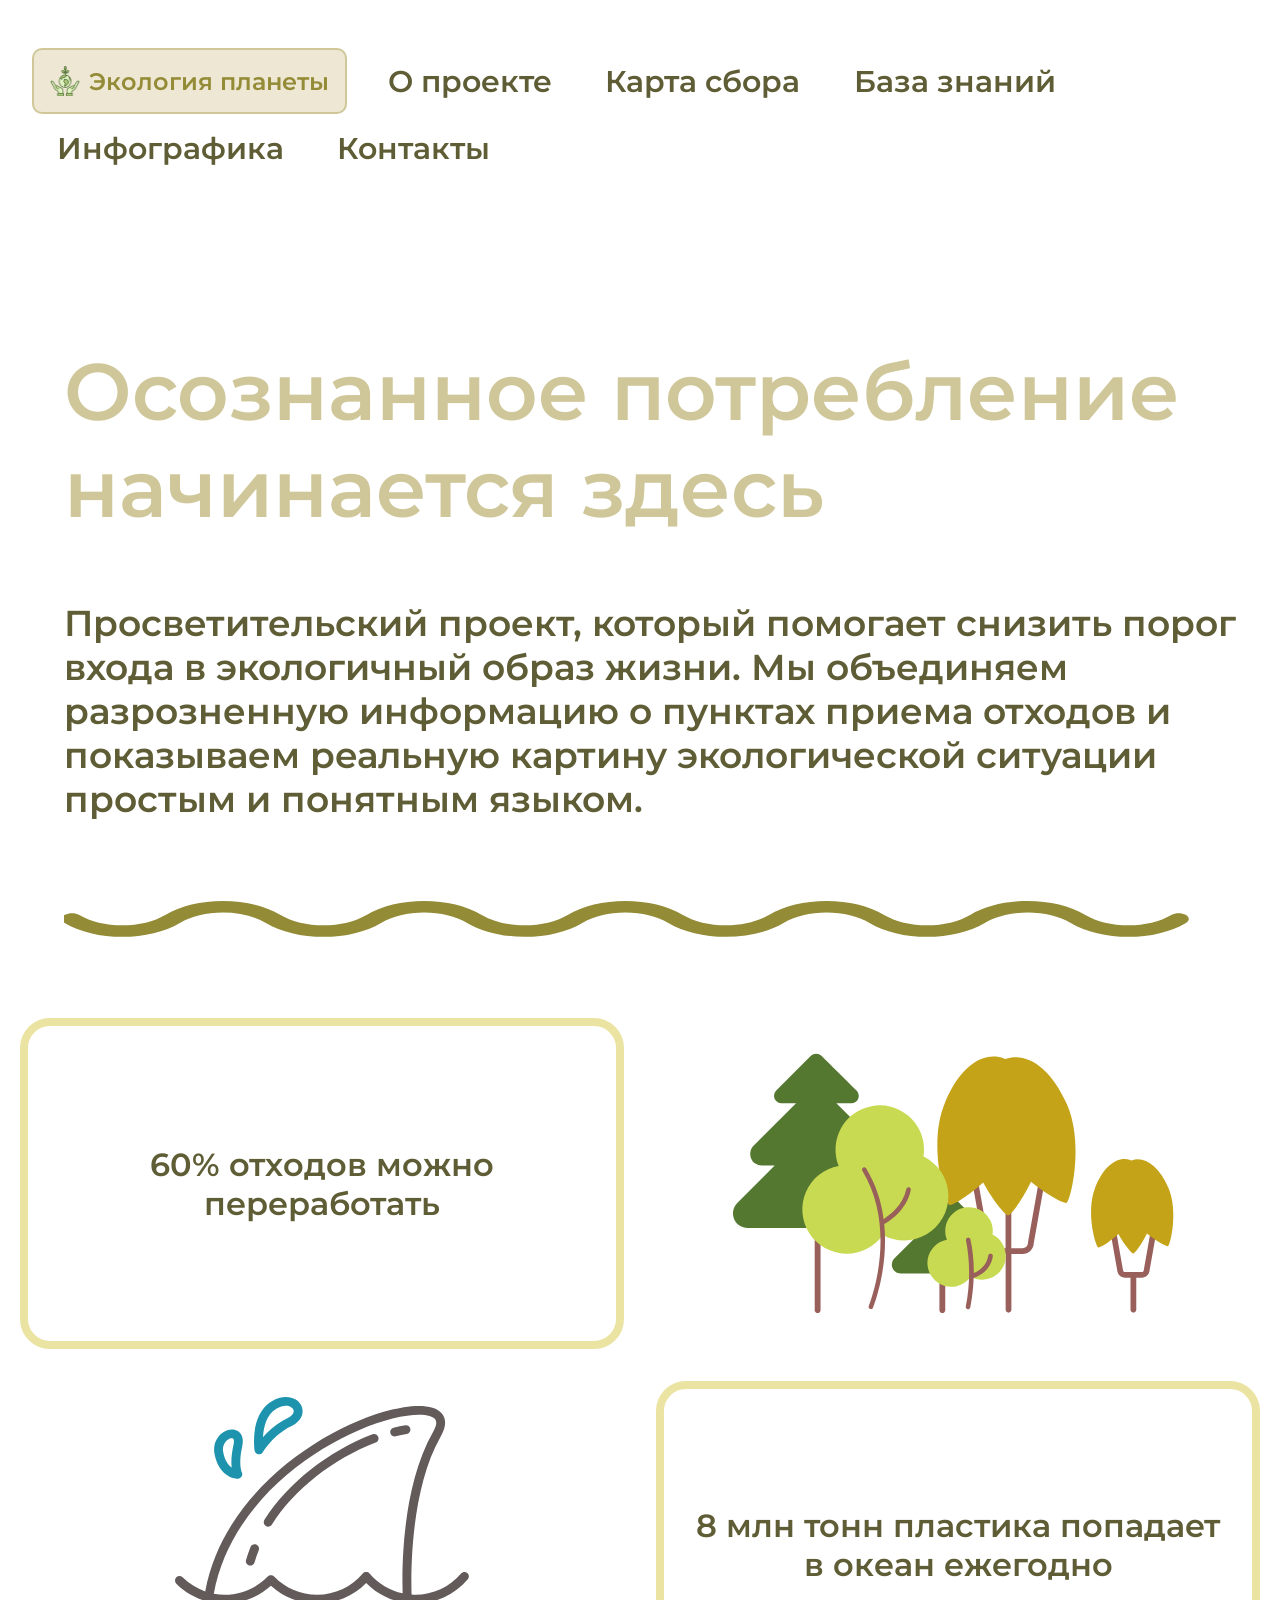
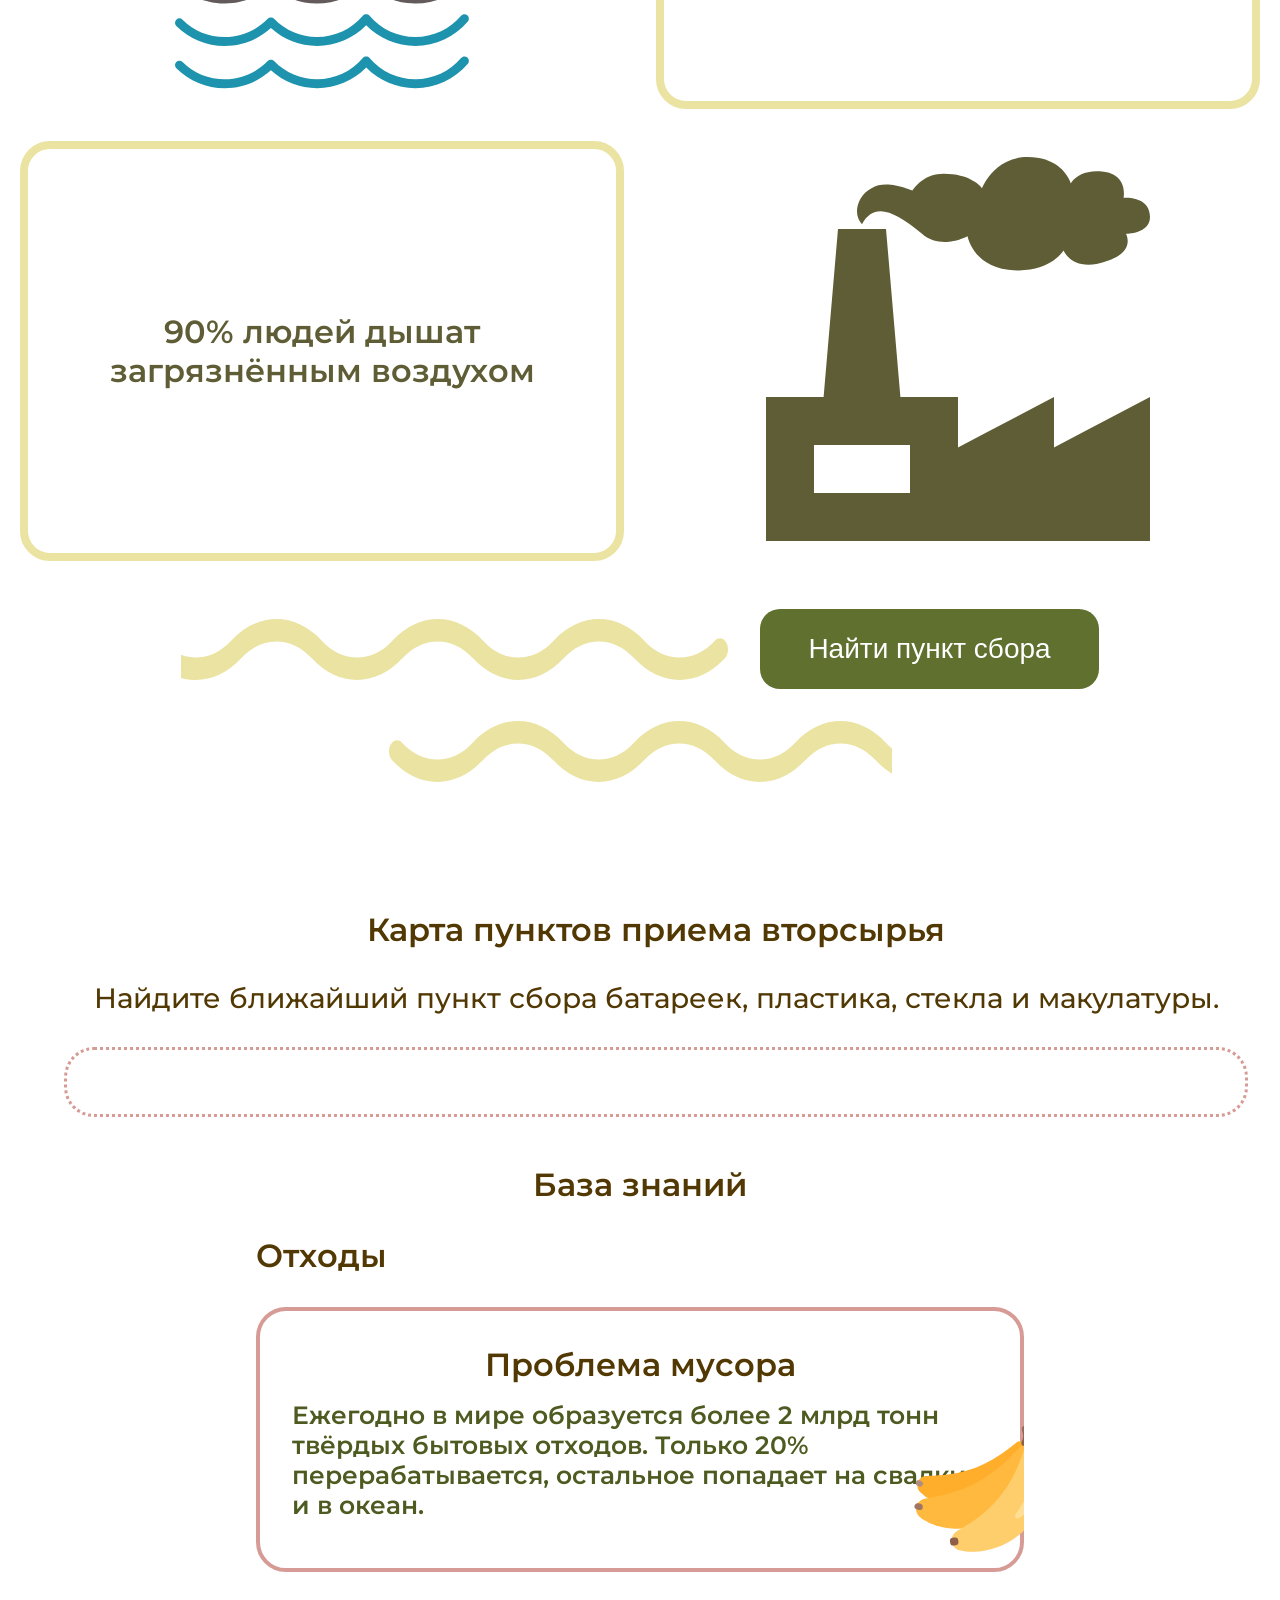
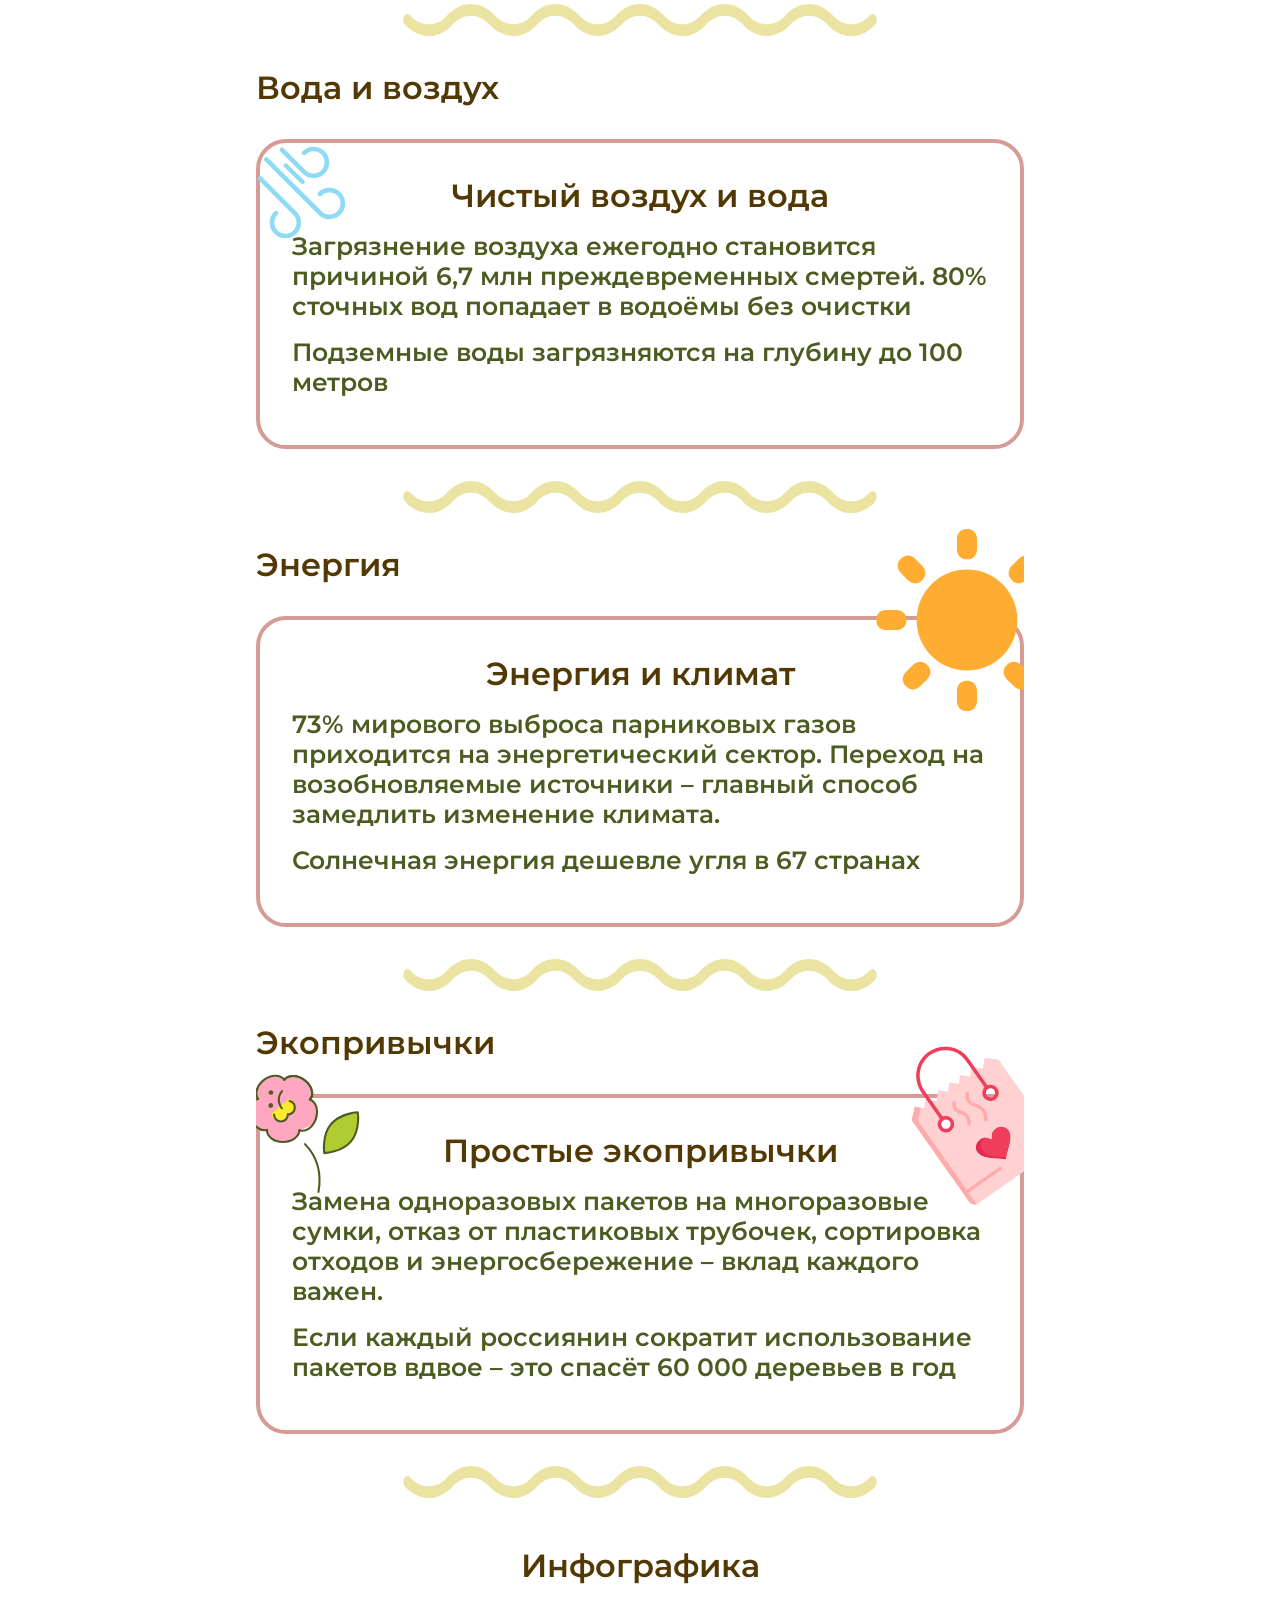
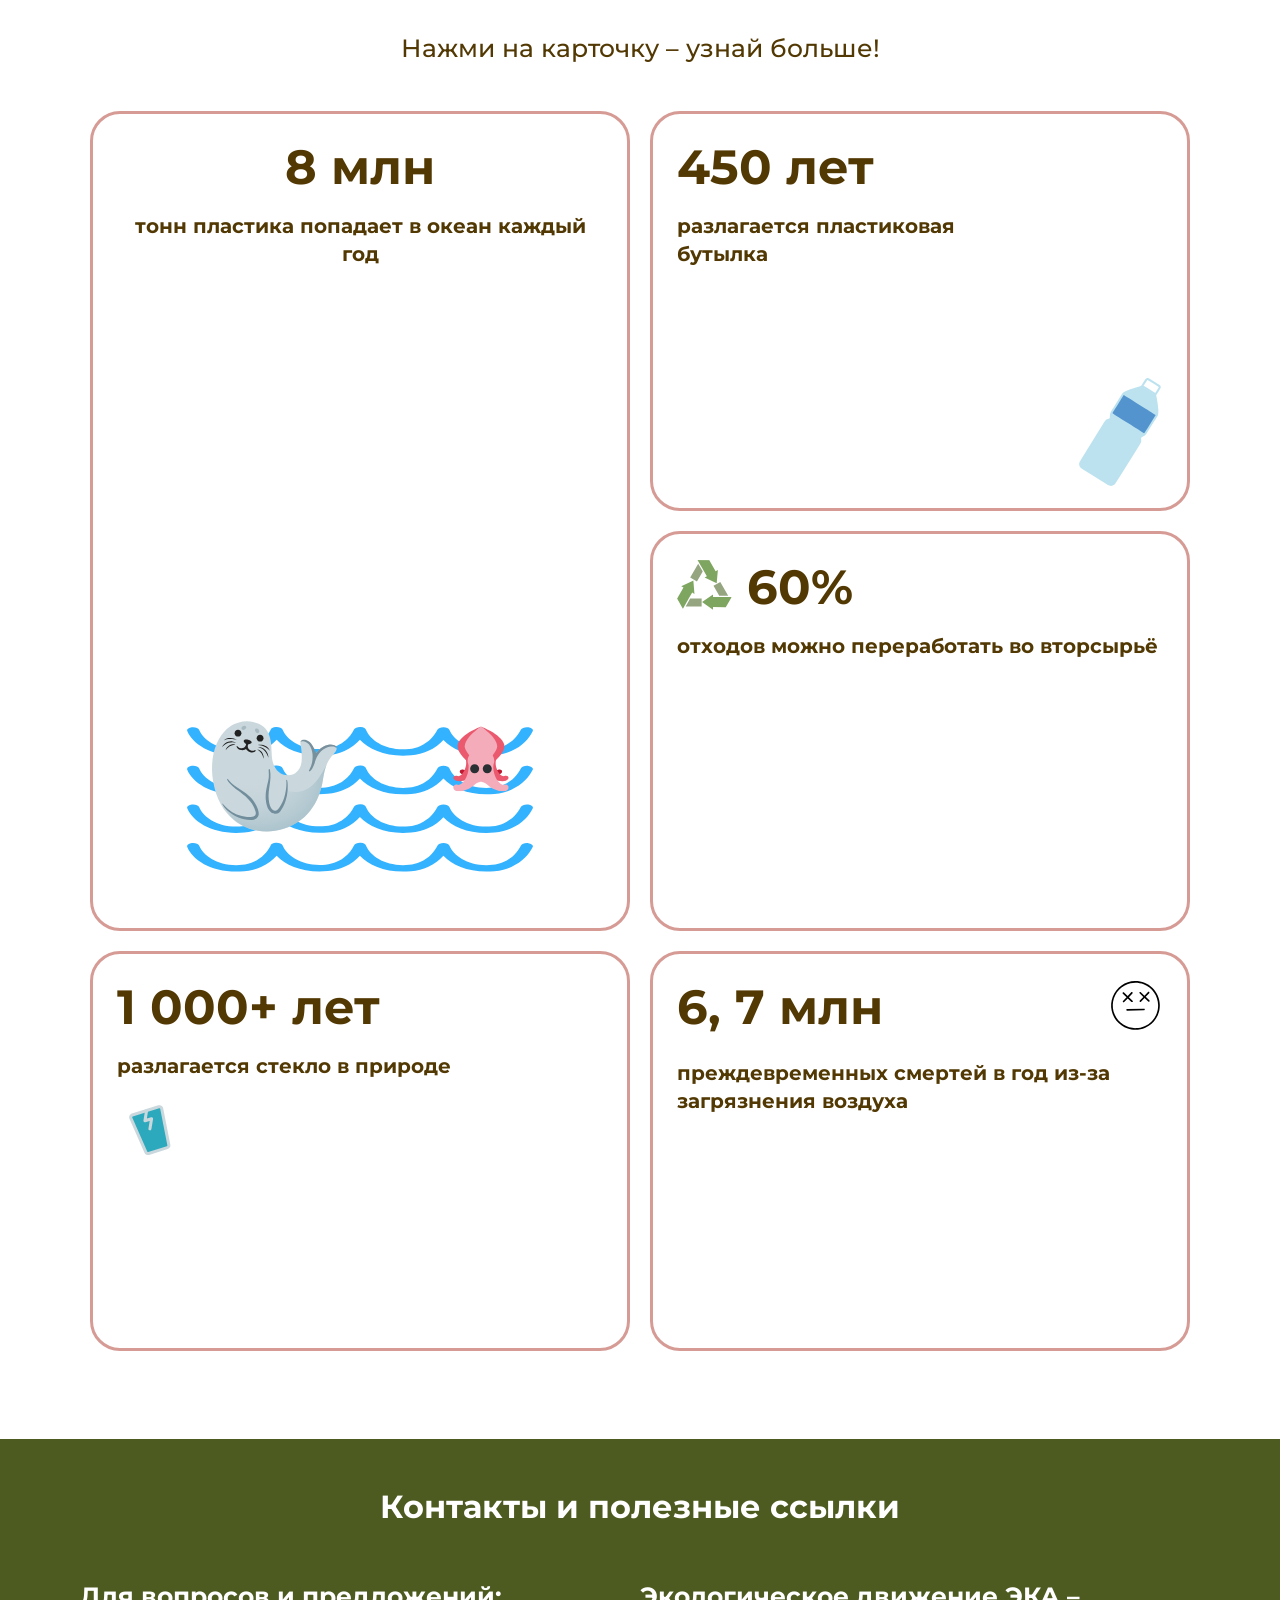
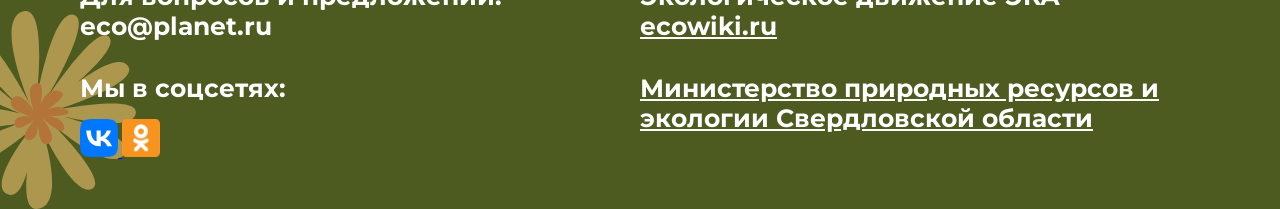
==== index.html @ a8c1b98d "Add files via upload" ====
<!DOCTYPE html>
<html lang="en">
<head>
    <meta charset="UTF-8">
    <meta name="viewport" content="width=device-width, initial-scale=1.0">
    <title>Экология планеты</title>
    <link rel="stylesheet" href="style.css">
    <link rel="shortcut icon" href="/img/logo.svg" type="image/x-icon">
</head>
<body>

    <!-- header -->

     <header class="header">
        <div class="header__wrapper">
            <div class="header__inner">
                <div class="header__logo">
                    <img src="/img/logo.svg" alt="logo">
                    <p class="header__title">Экология планеты</p>
                </div>
                <a href="#hero" class="header__link">О проекте</a>
                <a href="#map" class="header__link">Карта сбора</a>
                <a href="#data" class="header__link">База знаний</a>
                <a href="#info" class="header__link">Инфографика</a>
                <a href="#contacts" class="header__link">Контакты</a>
            
            </div>
            <div class="flower-wrap">
                <img src="./img/camo.svg" alt="flower">
            </div>
        </div>
     </header>

     <!-- hero section-->

      <section class="hero" id="hero">
        <div class="hero__inner">
        <h1 class="hero__title">Осознанное потребление начинается здесь</h1>
        <p class="hero__text">Просветительский проект, который помогает снизить порог входа в экологичный образ жизни. Мы объединяем разрозненную информацию о пунктах приема отходов и показываем реальную картину экологической ситуации простым и понятным языком.</p>
        <div class="divider">
            <img src="/img/line-divider.svg" alt="divide">
        </div>
    </div>
      </section>

      <!-- section facts -->

       <section class="facts">
        <div class="facts__wrap">
        <div class="facts__inner">
            <div class="facts__card"><p class="card-text">60% отходов можно переработать</p></div>
            <div class="facts__img"><img src="/img/trees.svg" alt="trees" class="facts__img-item"></div>
            <div class="facts__img"><img src="/img/shark.svg" alt="shark" class="facts__img-item"></div>
            <div class="facts__card"><p class="card-text">8 млн тонн пластика попадает в океан ежегодно</p></div>
            <div class="facts__card"><p class="card-text">90% людей дышат загрязнённым воздухом</p></div>
            <div class="facts__img"><img src="/img/factory.svg" alt="factory" class="facts__img-item"></div>
        </div>
        <div class="facts__button-wrap">
            <img src="/img/left.svg" alt="line" class="button-ornament">
            <button class="facts__btn"><a href="#map" class="btn-link">Найти пункт сбора</a></button>
            <img src="/img/right.svg" alt="line" class="button-ornament">
        </div>
        </div>
       </section>

       <!-- map section -->

       <section class="map" id="map">
        <div class="map__wrap">
        <h1 class="map__title">
            Карта пунктов приема вторсырья
        </h1>
        <h2 class="map__subtitle">Найдите ближайший пункт сбора батареек, пластика, стекла и макулатуры.</h2>
    <div class="map__container">
    <script type="text/javascript" charset="utf-8" async src="https://api-maps.yandex.ru/services/constructor/1.0/js/?um=constructor%3A7f9181f33a73018296de1f314cc2c883fc85c9b1453a6a55ea90e862a838e27e&amp;width=100%25&amp;height=600&amp;lang=ru_RU&amp;scroll=true"></script>
    </div>
    </div>
    </section>

       <!-- data section -->

       <section class="data" id="data">
        <h1 class="data__title">База знаний</h1>
        <div class="data__wrap">
            <div class="data__card-title-outer">Отходы</div>
            <div class="data__card-wrap">
            <div class="data__card">
                <div class="data__card-title-inner">Проблема мусора</div>
                <div class="data__card-text">Ежегодно в мире образуется более 2 млрд тонн твёрдых бытовых отходов. Только 20% перерабатывается, остальное попадает на свалки и в океан.</div>
                <div class="data__card-img">
                    <img src="/img/banana.svg" alt="banana" class="data__img-item banana">
                </div>
            </div>
            <img src="/img/salad-divider.svg" alt="divider" class="data__card-divider">
        </div>
           <div class="data__card-title-outer">Вода и воздух</div>
            <div class="data__card-wrap">
            <div class="data__card">
                <div class="data__card-title-inner">Чистый воздух и вода</div>
                <div class="data__card-text">Загрязнение воздуха ежегодно становится причиной 6,7 млн преждевременных смертей. 80% сточных вод попадает в водоёмы без очистки</div>
                 <div class="data__card-text">Подземные воды загрязняются на глубину до 100 метров</div>
                <div class="data__card-img">
                    <img src="/img/air.svg" alt="air" class="data__img-item air">
                </div>
            </div>
            <img src="/img/salad-divider.svg" alt="divider" class="data__card-divider">
        </div>
           <div class="data__card-title-outer">Энергия</div>
            <div class="data__card-wrap">
            <div class="data__card">
                <div class="data__card-title-inner">Энергия и климат</div>
                <div class="data__card-text">73% мирового выброса парниковых газов приходится на энергетический сектор. Переход на возобновляемые источники – главный способ замедлить изменение климата.</div>
                 <div class="data__card-text">Солнечная энергия дешевле угля в 67 странах</div>
                <div class="data__card-img">
                    <img src="/img/sun.svg" alt="sun" class="data__img-item sun">
                </div>
            </div>
            <img src="/img/salad-divider.svg" alt="divider" class="data__card-divider">
        </div>
           <div class="data__card-title-outer">Экопривычки</div>
            <div class="data__card-wrap">
            <div class="data__card">
                <div class="data__card-title-inner">Простые экопривычки</div>
                <div class="data__card-text">Замена одноразовых пакетов на многоразовые сумки, отказ от пластиковых трубочек, сортировка отходов и энергосбережение – вклад каждого важен.</div>
                 <div class="data__card-text">Если каждый россиянин сократит использование пакетов вдвое – это спасёт 60 000 деревьев в год</div>
                <div class="data__card-img">
                    <img src="/img/flower.svg" alt="flower" class="data__img-item flower">
                    <img src="/img/bag.svg" alt="bag" class="data__img-item bag">
                </div>
            </div>
            <img src="/img/salad-divider.svg" alt="divider" class="data__card-divider">
        </div>
        </div>
       </section>

       <!-- infographics section -->

       <section class="infographics" id="info">
        <div class="info__wrap">
        <h1 class="info__title">Инфографика</h1>
        <h2 class="info__subtitle">Нажми на карточку – узнай больше!</h2>
        <div class="info__cards-container">
    
    <div class="info__card sea">
        <div class="card-inner">
            <div class="card-front">
                <h3 class="info__card-title">8 млн</h3>
                <p class="info__card-text">тонн пластика попадает в океан каждый год</p>
                <div class="sea-img">
                    <img src="./img/sea.svg" alt="sea">
                </div>
            </div>
            <div class="card-back">
                <p class="back-text">Это как грузовик с мусором, высыпающийся в воду каждую минуту.</p>
            </div>
        </div>
    </div>

    <div class="info__card plastic">
        <div class="card-inner">
            <div class="card-front">
                <h3 class="info__card-title">450 лет</h3>
                <p class="info__card-text">разлагается пластиковая бутылка</p>
                <img src="./img/bottle.svg" alt="plastic" class="info__card-img">
            </div>
            <div class="card-back">
                <p class="back-text">Она будет существовать дольше, чем вы, ваши дети и правнуки.</p>
            </div>
        </div>
    </div>

    <div class="info__card trash">
        <div class="card-inner">
            <div class="card-front">
                <h3 class="info__card-title">
                    <img src="./img/recycle.svg" alt="recycle" class="info__card-img recycle">
                    60%
                </h3>
                <p class="info__card-text">отходов можно переработать во вторсырьё</p>
            </div>
            <div class="card-back">
                <p class="back-text">Но сегодня перерабатывается лишь малая часть — начните с раздельного сбора.</p>
            </div>
        </div>
    </div>

    <div class="info__card glass">
        <div class="card-inner">
            <div class="card-front">
                <h3 class="info__card-title">1 000+ лет</h3>
                <p class="info__card-text">разлагается стекло в природе</p>
                <img src="./img/glass.svg" alt="glass" class="info__card-img">
            </div>
            <div class="card-back">
                <p class="back-text">Оно не наносит химического вреда, но занимает место на свалках – сдавайте его в переработку.</p>
            </div>
        </div>
    </div>

    <div class="info__card air-pollution">
        <div class="card-inner">
            <div class="card-front">
                <h3 class="info__card-title">
                    <span>6, 7 млн</span>
                    <img src="./img/emoji.svg" alt="emoji" class="info__card-img">
                </h3>
                <p class="info__card-text">преждевременных смертей в год из-за загрязнения воздуха</p>
            </div>
            <div class="card-back">
                <p class="back-text">Совокупное воздействие загрязнения окружающего воздуха и воздуха внутри жилых помещений является фактором преждевременной смерти.</p>
            </div>
        </div>
    </div>
</div>
        </div>
       </section>

       <!-- footer -->

        <footer class="footer" id="contacts">
           <h1 class="footer__title">
                    Контакты и полезные ссылки
                </h1>
            <div class="footer__wrap">
                 
                <div class="footer__col-wrap">
                    <p class="footer__text">Для вопросов и предложений: eco@planet.ru</p>
                    <p class="footer__text">Мы в соцсетях:</p>
                   <div class="socials">
    <a href="https://vk.com" target="_blank" rel="noopener noreferrer">
        <img src="./img/vk.svg" alt="vk" class="socials-item">
    </a>
    <a href="https://ok.ru" target="_blank" rel="noopener noreferrer">
        <img src="./img/odn.svg" alt="odnoklassniki" class="socials-item">
    </a>
</div>
                </div>
                <div class="footer__col-wrap">
                    <p class="footer__text">Экологическое движение ЭКА – <a href="https://ecowiki.ru/">ecowiki.ru</a>
                    </p>
                    <p class="footer__text">
                        <a href="https://mprso.midural.ru">Министерство природных ресурсов и экологии Свердловской области
                        </a>
                    </p>
                </div>
               </div>
             <img src="./img/camo.svg" alt="flower" class="footer__flower"> 
        </footer>
        <script>
    document.querySelectorAll('.info__card').forEach(card => {
        card.addEventListener('click', function(e) {
            if(e.target.closest('a')) return;
            this.classList.toggle('flipped');
        });
    });
</script>
</body>
</html>
---- style.css ----
@import url('https://fonts.googleapis.com/css2?family=Montserrat:ital,wght@0,100..900;1,100..900&display=swap');

* {
    padding: 0;
    margin: 0;
    outline: none;
    box-sizing: border-box;
}

body {
    font-family: "Montserrat", sans-serif;
    overflow-x: hidden;
}

:root {
    --gentle-salad: #CFC799;
    --text-green: #5F5D35;
    --warm-green-text: #938B36;
    --rose-pink: #D69B95;
    --accent-green: #60702F;
    --vivid-salad: #EBE3A1;
    --secondary--green: #4D5B21;
    --dark-text: #523803;
}

/* header */

.header {
    position: relative;
}

.header__inner {
    display: flex;
    flex-direction: row;
    margin-top: 3rem;
    margin-left: 2rem;
    margin-bottom: 3rem;
    align-items: center;
    flex-wrap: wrap;
    gap: 1rem;
}

.header__logo {
    display: flex;
    background-color: #EEE7D4;
    border: 2px solid var(--gentle-salad);
    border-radius: 10px;
    color: var(--warm-green-text);
    font-weight: 600;
    font-size: 24px;
    padding: 1rem;
    justify-content: center;
    align-items: center;
}

.header__title {
    margin-left: 1vh;
}

.header__link {
    text-decoration: none;
    color: var(--text-green);
    font-size: 30px;
    font-weight: 600;
    padding-left: 2%;
    padding-right: 1%;
}

.flower-wrap img {
    position: absolute;
    top: -250%;
    right: -4%;
    opacity: 50%;
    z-index: -999;
}

/* hero section */

.hero {
    height: 75vh;
}

.hero__inner {
    margin: 10% 2rem 3rem 4rem;
}

.hero__title {
    color: var(--gentle-salad);
    font-size: 80px;
    font-weight: 600;
    margin-bottom: 4rem;
}

.hero__text {
    color: var(--text-green);
    font-size: 36px;
    font-weight: 600;
    margin-bottom: 5rem;
}

.divider img {
    width: 95%;
}

/* facts section */

.facts__wrap {
    display: flex;
    flex-direction: column;
    align-items: center;
    justify-content: center;
    padding: 0 20px;
    overflow-x: hidden;
}

.facts__inner {
    display: grid;
    grid-template-columns: repeat(2, 1fr);
    gap: 2rem;
    max-width: 1200px;
    width: 100%;
    margin: 0 auto;
}

.facts__card {
    border: 8px solid var(--vivid-salad);
    border-radius: 30px;
    padding: 1.5rem;
    display: flex;
    align-items: center;
    justify-content: center;
    flex-direction: column;
    width: 100%;
}

.card-text {
    font-size: 32px;
    color: var(--text-green);
    font-weight: 600;
    text-align: center;
}

.facts__img {
    margin: 1rem;
    text-align: center;
}

.facts__img-item {
    max-width: 100%;
    height: auto;
}

.facts__button-wrap {
    display: flex;
    justify-content: center;
    gap: 2rem;
    align-items: center;
    width: 100%;
    margin-top: 3rem;
    flex-wrap: wrap;
}

.facts__btn {
    border-radius: 20px;
    border: none;
    background-color: var(--accent-green);
    padding: 1.5rem 3rem;
    cursor: pointer;
    transition: transform 0.3s ease;
}

.facts__btn:hover {
    transform: scale(1.05);
}

.btn-link {
    text-decoration: none;
    color: #fff;
    font-size: 28px;
    font-weight: 500;
    text-align: center;
}

/* map section */

.map {
    margin: 10% 2rem 3rem 4rem;
}

.map__container {
    margin-top: 2rem;
    border: 3px dotted var(--rose-pink);
    padding: 2rem;
    border-radius: 30px;
}

.map__title {
    color: var(--dark-text);
    text-align: center;
    font-size: 32px;
    font-weight: 600;
    margin-bottom: 2rem;
}

.map__subtitle {
    color: var(--dark-text);
    font-size: 28px;
    font-weight: 500;
    text-align: center;
}

/* data section */

.data {
    width: 60%;
    display: block;
    margin: 0 auto;
    position: relative;
    overflow-x: visible;
}

.data__title {
    color: var(--dark-text);
    text-align: center;
    font-size: 32px;
    font-weight: 600;
}

.data__card-title-outer {
    color: var(--dark-text);
    text-align: left;
    font-size: 32px;
    font-weight: 600;
    margin-bottom: 2rem;
    margin-top: 2rem;
}

.data__card {
    position: relative;
    border: 4px solid var(--rose-pink);
    border-radius: 30px;
    padding: 2rem;
    margin-bottom: 2rem;
    overflow: visible;
}

.data__card-title-inner {
    color: var(--dark-text);
    text-align: center;
    font-size: 32px;
    font-weight: 600;
    margin-bottom: 1rem;
    margin-top: .1rem;
}

.data__card-text {
    color: var(--secondary--green);
    text-align: left;
    font-size: 25px;
    font-weight: 600;
    margin-bottom: 1rem;
}

.sun {
    position: absolute;
    top: -30%;
    right: -38%;
    width: 90%;
    height: 60%;
    max-width: none;
}

.banana {
    position: absolute;
    right: -10%;
    width: 30%;
    height: 50%;
    bottom: 6%;
    max-width: none;
}

.air {
    position: absolute;
    left: -10%;
    width: 30%;
    height: 50%;
    top: -9%;
    max-width: none;
}

.flower {
    position: absolute;
    left: -10%;
    width: 30%;
    height: 50%;
    top: -15%;
    max-width: none;
}

.bag {
    position: absolute;
    right: -13%;
    width: 40%;
    height: 70%;
    top: -31%;
    max-width: none;
}

.data__card-divider {
    display: block;
    margin: auto;
    width: 80%;
    height: 2rem;
}

/* infographics section */

.infographics {
    margin-top: 3rem;
    margin-bottom: 3rem;
}

.info__wrap {
    display: block;
    margin: 0 auto;
    max-width: 1200px;
    padding: 0 20px 40px 20px;
}

.info__title {
    color: var(--dark-text);
    text-align: center;
    font-size: 32px;
    font-weight: 600;
}

.info__subtitle {
    color: var(--dark-text);
    font-size: 25px;
    font-weight: 500;
    text-align: center;
    margin-top: 3rem;
    margin-bottom: 3rem;
}

.info__cards-container {
    display: grid;
    grid-template-columns: repeat(2, 1fr);
    gap: 20px;
    max-width: 1100px;
    margin: 0 auto;
}

.info__card {
    background: transparent !important;
    border: none !important;
    perspective: 1000px;
    padding: 0 !important;
    cursor: pointer;
    min-height: 400px;
    overflow: visible;
}

.card-inner {
    position: relative;
    width: 100%;
    min-height: 400px;
    transition: transform 0.6s ease-in-out;
    transform-style: preserve-3d;
    border-radius: 30px;
}

/* Переворот */
.info__card.flipped .card-inner {
    transform: rotateY(180deg);
}

/* Передняя и задняя стороны */
.card-front,
.card-back {
    position: absolute;
    top: 0;
    left: 0;
    right: 0;
    bottom: 0;
    width: 100%;
    min-height: 400px;
    backface-visibility: hidden;
    border-radius: 30px;
    padding: 1.5rem;
    box-sizing: border-box;
    border: 3px solid var(--rose-pink);
    background: white;
    display: flex;
    flex-direction: column;
    overflow: visible;
}

.card-front {
    transform: rotateY(0deg);
    position: relative;
}

.card-back {
    transform: rotateY(180deg);
    border-color: var(--accent-green);
    justify-content: center;
    align-items: center;
    text-align: center;
    height: auto;
}

.back-text {
    font-size: 1.3rem;
    font-weight: 600;
    color: var(--dark-text);
    line-height: 1.4;
}

.info__card.sea {
    grid-row: span 2;
}

.info__card.sea .card-inner,
.info__card.sea .card-front,
.info__card.sea .card-back {
    min-height: 820px;
}

.info__card-title {
    font-size: 48px;
    font-weight: 700;
    color: var(--dark-text);
    margin-bottom: 1rem;
    display: flex;
    align-items: center;
    flex-wrap: wrap;
}

.info__card-text {
    font-size: 20px;
    font-weight: bold;
    color: var(--dark-text);
    line-height: 1.4;
    margin-bottom: 1rem;
}

.info__card-img {
    max-width: 100px;
    height: auto;
}

.sea .card-front {
    text-align: center;
    justify-content: space-between;
}

.sea .info__card-title {
    justify-content: center;
}

.sea-img {
    margin-top: auto;
    display: flex;
    justify-content: center;
}

.sea-img img {
    max-width: 80%;
    height: auto;
}

.plastic .card-front {
    position: relative;
}

.plastic .info__card-img {
    position: absolute;
    bottom: 20px;
    right: 20px;
    width: 90px;
}

.plastic .info__card-text {
    max-width: 60%;
}

.trash .info__card-title {
    gap: 15px;
}

.recycle {
    width: 55px;
}

.glass .card-front {
    position: relative;
    overflow: visible;
}

.glass .info__card-img {
    position: static;
    float: left;
    width: 70px;
    margin-right: 15px;
    margin-bottom: 10px;
}

.glass .info__card-title {
    padding-left: 0;
    display: block;
    overflow: hidden;
}

.air-pollution .card-front {
    position: relative;
    overflow: visible;
}

.air-pollution .info__card-title {
    display: block;
    padding-right: 0;
}

.air-pollution .info__card-img {
    position: static;
    float: right;
    width: 55px;
    margin-left: 15px;
    margin-bottom: 10px;
}

/* responsive design */

@media (max-width: 768px) {
    .info__cards-container {
        grid-template-columns: 1fr;
        gap: 15px;
        margin-bottom: 2rem;
    }
    
    .info__card.sea {
        grid-row: span 1;
    }
    
    .info__card.sea .card-inner,
    .info__card.sea .card-front,
    .info__card.sea .card-back {
        min-height: 400px;
    }
    
    .plastic .info__card-text {
        max-width: 100%;
        margin-bottom: 80px;
    }
    
    .glass .info__card-img {
        width: 50px;
    }
    
    .back-text {
        font-size: 1rem;
    }
    
    .info__card-title {
        font-size: 36px;
    }
    
    .info__card-text {
        font-size: 16px;
    }
    
    .info__card,
    .card-inner,
    .card-front,
    .card-back {
        min-height: 350px;
    }
}

@media (min-width: 769px) and (max-width: 1100px) {
    .info__cards-container {
        grid-template-columns: repeat(2, 1fr);
        max-width: 700px;
    }
    
    .info__card-title {
        font-size: 40px;
    }
}

@media (max-width: 480px) {
    .info__wrap {
        padding: 0 10px 30px 10px;
    }
    
    .info__card-title {
        font-size: 28px;
    }
    
    .sea .info__card-title {
        font-size: 36px;
        padding-top: 1rem;
    }
    
    .recycle {
        width: 40px;
    }
    
    .air-pollution .info__card-img {
        width: 40px;
    }
    
    .glass .info__card-img {
        width: 40px;
    }
}

.info__card,
.card-inner,
.card-front,
.card-back,
.info__cards-container {
    overflow: visible !important;
}

html, body {
    max-width: 100%;
    overflow-x: hidden;
}

/* footer */

footer {
    background-color: var(--secondary--green);
    color: #fff;
    position: relative;
    margin-top: 0;
}

.footer__wrap {
    padding: 3% 6rem 3rem 4rem;
    display: grid;
    grid-template-columns: repeat(2, 50%);
    position: relative;
    z-index: 2;
}

.footer__title {
    text-align: center;
    font-size: 32px;
    padding-top: 3rem;
}

.footer__text {
    font-size: 25px;
    font-weight: bold;
    padding: 1rem;
}

.footer__text a {
    text-decoration: underline;
    color: #FFF;
}

.socials {
    margin-left: 1rem;
}

.socials-item {
    width: 7%;
    height: 10%;
}

.footer__flower {
    position: absolute;
    opacity: 60%;
    z-index: 1;
    bottom: 0;
    left: -5%;
    max-width: 200px;
    pointer-events: none;
}

@media (max-width: 1200px) {
    .hero__title {
        font-size: 60px;
    }

    .hero__text {
        font-size: 28px;
    }

    .card-text {
        font-size: 28px;
    }

    .facts__btn {
        padding: 1.2rem 2.5rem;
    }

    .btn-link {
        font-size: 24px;
    }

    .data {
        width: 80%;
    }

    .sun,
    .banana,
    .air,
    .flower,
    .bag {
        width: 20%;
    }
}

@media (max-width: 992px) {
    .header__inner {
        justify-content: center;
    }

    .header__link {
        font-size: 24px;
    }

    .flower-wrap img {
        width: 200px;
        top: -150%;
    }

    .hero {
        height: auto;
        min-height: 60vh;
    }

    .hero__inner {
        margin: 5% 2rem;
    }

    .hero__title {
        font-size: 48px;
        margin-bottom: 2rem;
    }

    .hero__text {
        font-size: 24px;
        margin-bottom: 3rem;
    }

    .facts__inner {
        gap: 1.5rem;
    }

    .facts__button-wrap {
        flex-direction: row;
        gap: 1rem;
    }

    .facts__btn {
        width: auto;
        padding: 1rem 2rem;
    }

    .map {
        margin: 5% 1.5rem;
    }

    .map__title {
        font-size: 28px;
    }

    .map__subtitle {
        font-size: 22px;
    }

    .map__container {
        padding: 1.5rem;
    }

    .data {
        width: 90%;
    }

    .data__title {
        font-size: 28px;
    }

    .data__card-title-outer,
    .data__card-title-inner {
        font-size: 28px;
    }

    .data__card-text {
        font-size: 20px;
    }

    .footer__wrap {
        grid-template-columns: 1fr;
        padding: 2rem;
        text-align: center;
    }

    .footer__title {
        font-size: 28px;
        padding-top: 1rem;
    }

    .footer__text {
        font-size: 20px;
        padding: 0.5rem;
    }

    .socials-item {
        width: 40px;
        margin: 0 5px;
    }
}

@media (max-width: 768px) {
    .header__inner {
        margin: 1rem;
        flex-direction: row;
        justify-content: space-between;
        flex-wrap: wrap;
    }

    .header__logo {
        font-size: 18px;
        padding: 0.5rem 1rem;
    }

    .header__link {
        font-size: 18px;
        padding: 0.3rem 0.8rem;
    }

    .flower-wrap img {
        width: 120px;
        top: -80%;
        right: -10%;
    }

    .hero__title {
        font-size: 36px;
    }

    .hero__text {
        font-size: 20px;
    }

    .facts__inner {
        grid-template-columns: 1fr;
        gap: 1.5rem;
    }

    .facts__card {
        max-width: 100%;
    }

    .card-text {
        font-size: 22px;
    }

    .facts__img-item {
        max-width: 80%;
    }

    .btn-link {
        font-size: 20px;
    }

    .map {
        margin: 5% 1rem;
    }

    .map__title {
        font-size: 24px;
    }

    .map__subtitle {
        font-size: 18px;
    }

    .map__container {
        padding: 1rem;
    }

    .data {
        width: 95%;
    }

    .data__title {
        font-size: 24px;
    }

    .data__card-title-outer,
    .data__card-title-inner {
        font-size: 22px;
    }

    .data__card-text {
        font-size: 16px;
    }

    .data__card {
        padding: 1rem;
    }

    .sun,
    .banana,
    .air,
    .flower,
    .bag {
        display: none;
    }

    .data__card-divider {
        width: 100%;
        height: 1rem;
    }

    .info__cards-container {
        grid-template-columns: 1fr;
        gap: 15px;
        margin-bottom: 2rem;
    }

    .info__card.sea {
        grid-row: span 1;
    }

    .info__card,
    .card-inner,
    .card-front,
    .card-back {
        min-height: 350px;
    }

    .plastic .info__card-text {
        max-width: 100%;
        margin-bottom: 80px;
    }

    .glass .info__card-title {
        padding-left: 70px;
    }

    .glass .info__card-img {
        width: 50px;
        top: 15px;
        left: 10px;
    }

    .back-text {
        font-size: 1rem;
    }

    .info__card-title {
        font-size: 36px;
    }

    .info__card-text {
        font-size: 16px;
    }

    .footer__wrap {
        padding: 1.5rem;
    }

    .footer__title {
        font-size: 24px;
    }

    .footer__text {
        font-size: 16px;
    }

    .socials-item {
        width: 35px;
    }

    .footer__flower {
        width: 100px;
        bottom: 0;
        left: -20px;
    }
}

@media (min-width: 769px) and (max-width: 1100px) {
    .info__cards-container {
        grid-template-columns: repeat(2, 1fr);
        max-width: 700px;
    }

    .info__card-title {
        font-size: 40px;
    }

    .facts__button-wrap {
        display: flex;
        object-fit: contain;
        flex-direction: row;
    }

}

@media (max-width: 480px) {
    .hero__title {
        font-size: 28px;
    }

    .hero__text {
        font-size: 18px;
    }

    .facts__btn {
        width: 100%;
        padding: 0.8rem 1rem;
    }

    .btn-link {
        font-size: 18px;
    }

    .info__wrap {
        padding: 0 10px 30px 10px;
    }

    .info__cards-container {
        gap: 15px;
    }

    .info__card-title {
        font-size: 28px;
    }

    .sea .info__card-title {
        font-size: 36px;
        padding-top: 1rem;
    }

    .recycle {
        width: 40px;
    }

    .air-pollution .info__card-img {
        width: 40px;
    }

    .socials-item {
        width: 30px;
    }
}

@media (max-width: 768px) {
    .sun,
    .banana,
    .air,
    .flower,
    .bag {
        display: none;
    }
    
    .data__card {
        overflow: hidden;
    }
}

@media (min-width: 769px) and (max-width: 992px) {
    .sun {
        width: 50%;
        right: -25%;
        top: -25%;
    }
    
    .banana {
        width: 20%;
        right: -5%;
    }
    
    .air, .flower {
        width: 20%;
        left: -5%;
    }
    
    .bag {
        width: 20%;
        right: -5%;
        top: -20%;
    }
}

html, body {
    max-width: 100%;
    overflow-x: hidden;
}

.container, .wrapper, [class*="__inner"], [class*="__wrap"] {
    max-width: 100%;
    overflow-x: hidden;
}
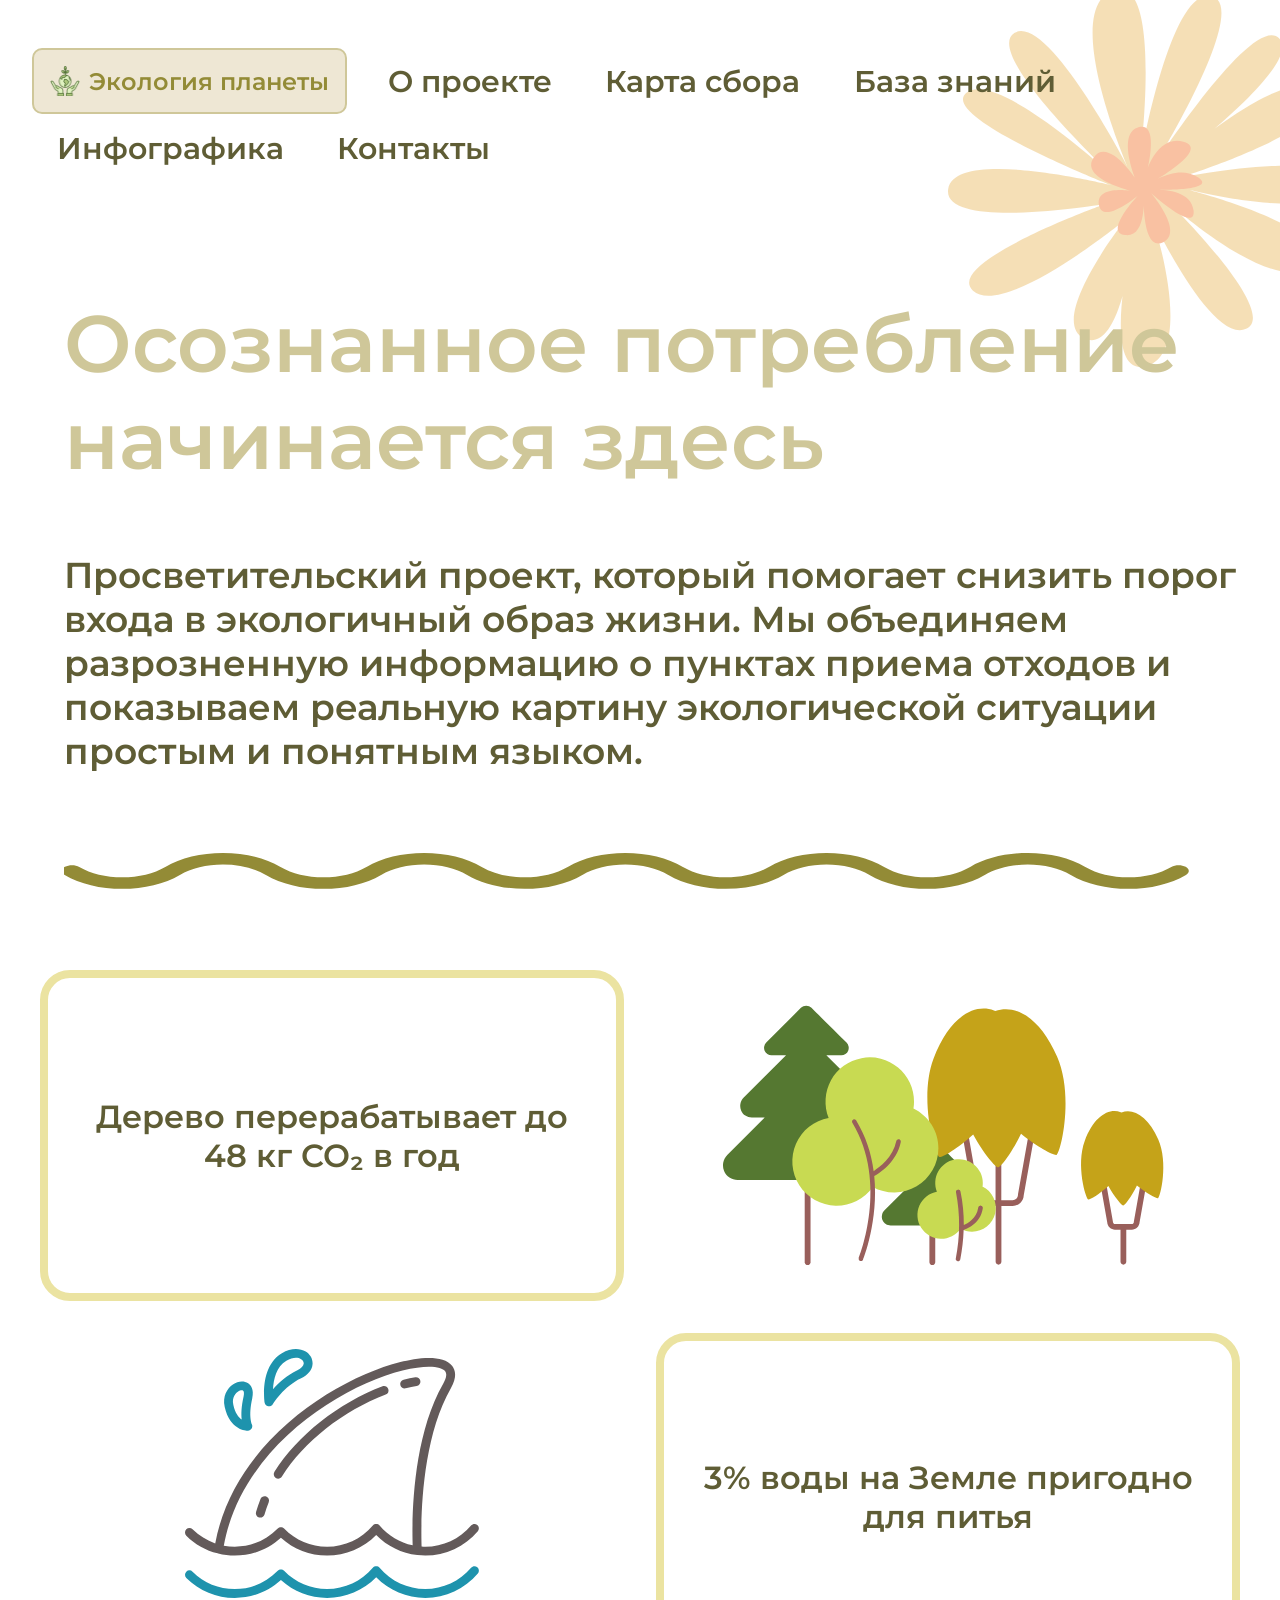
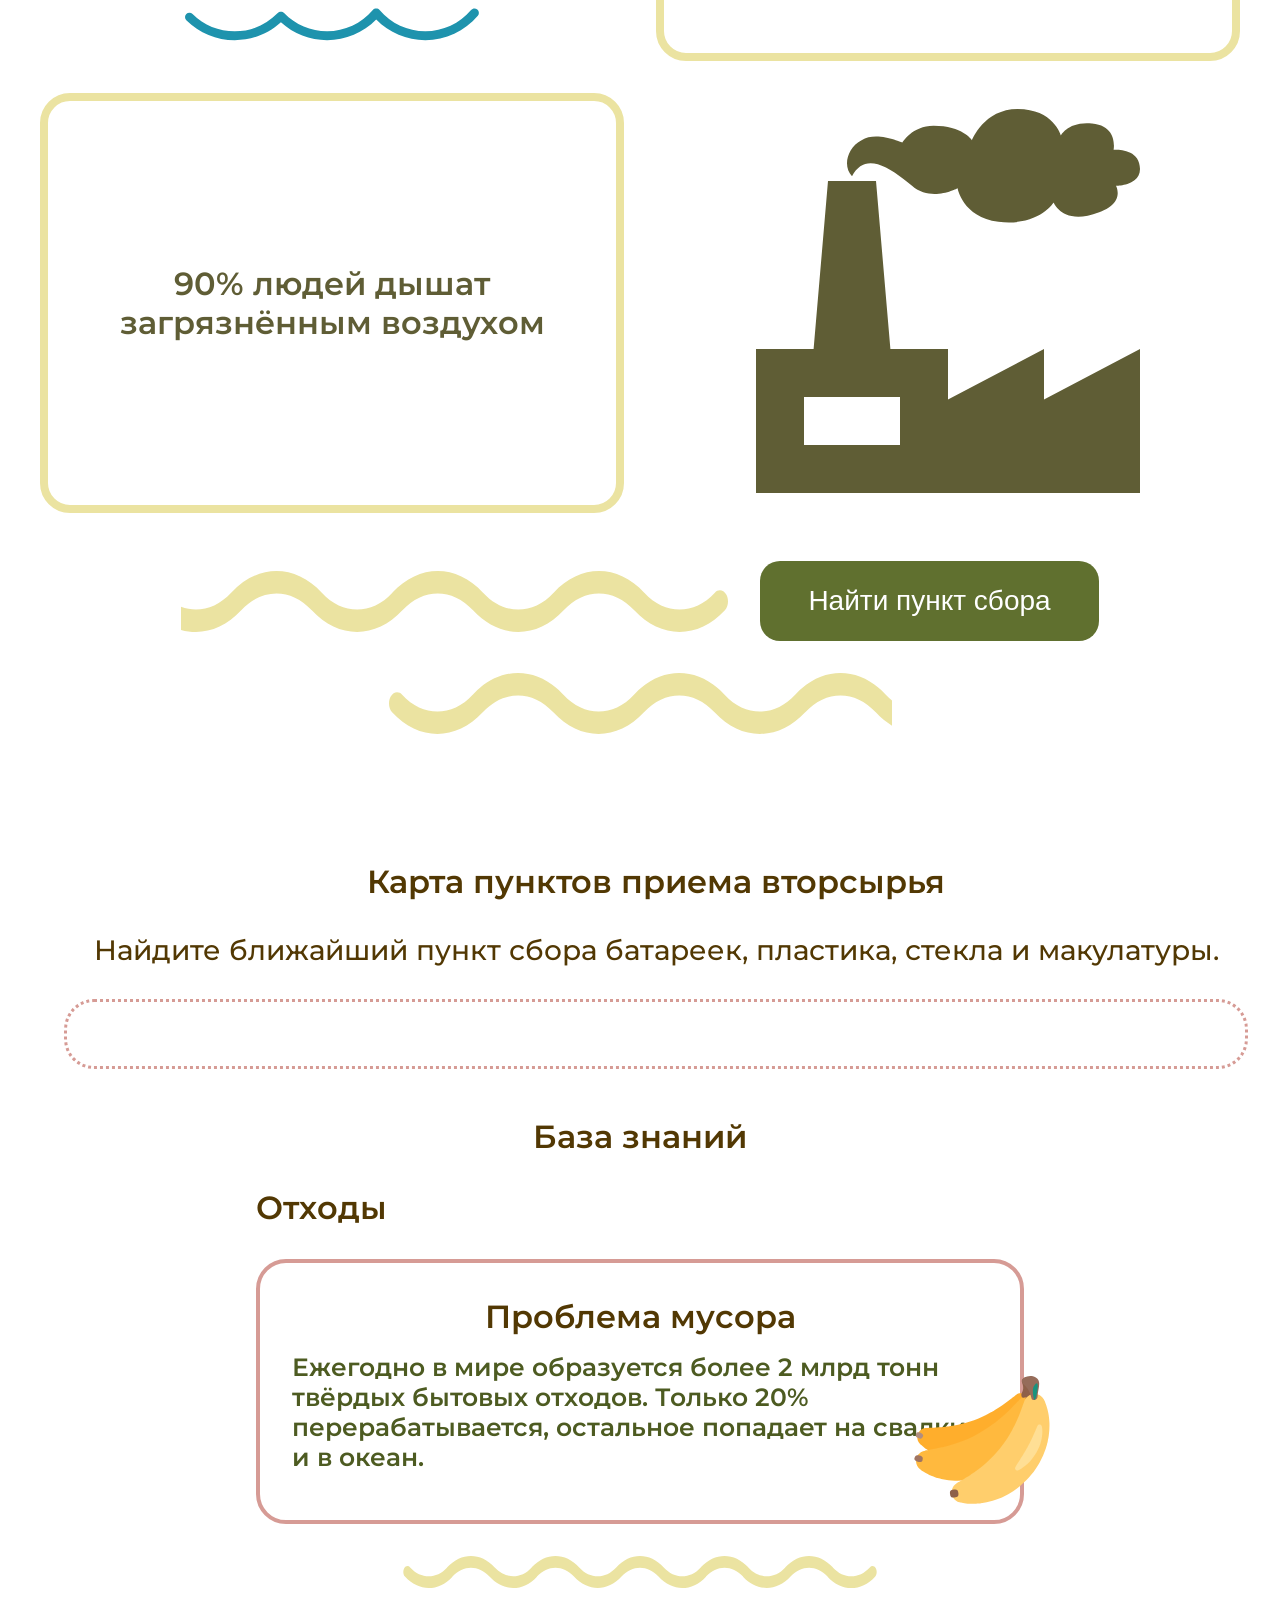
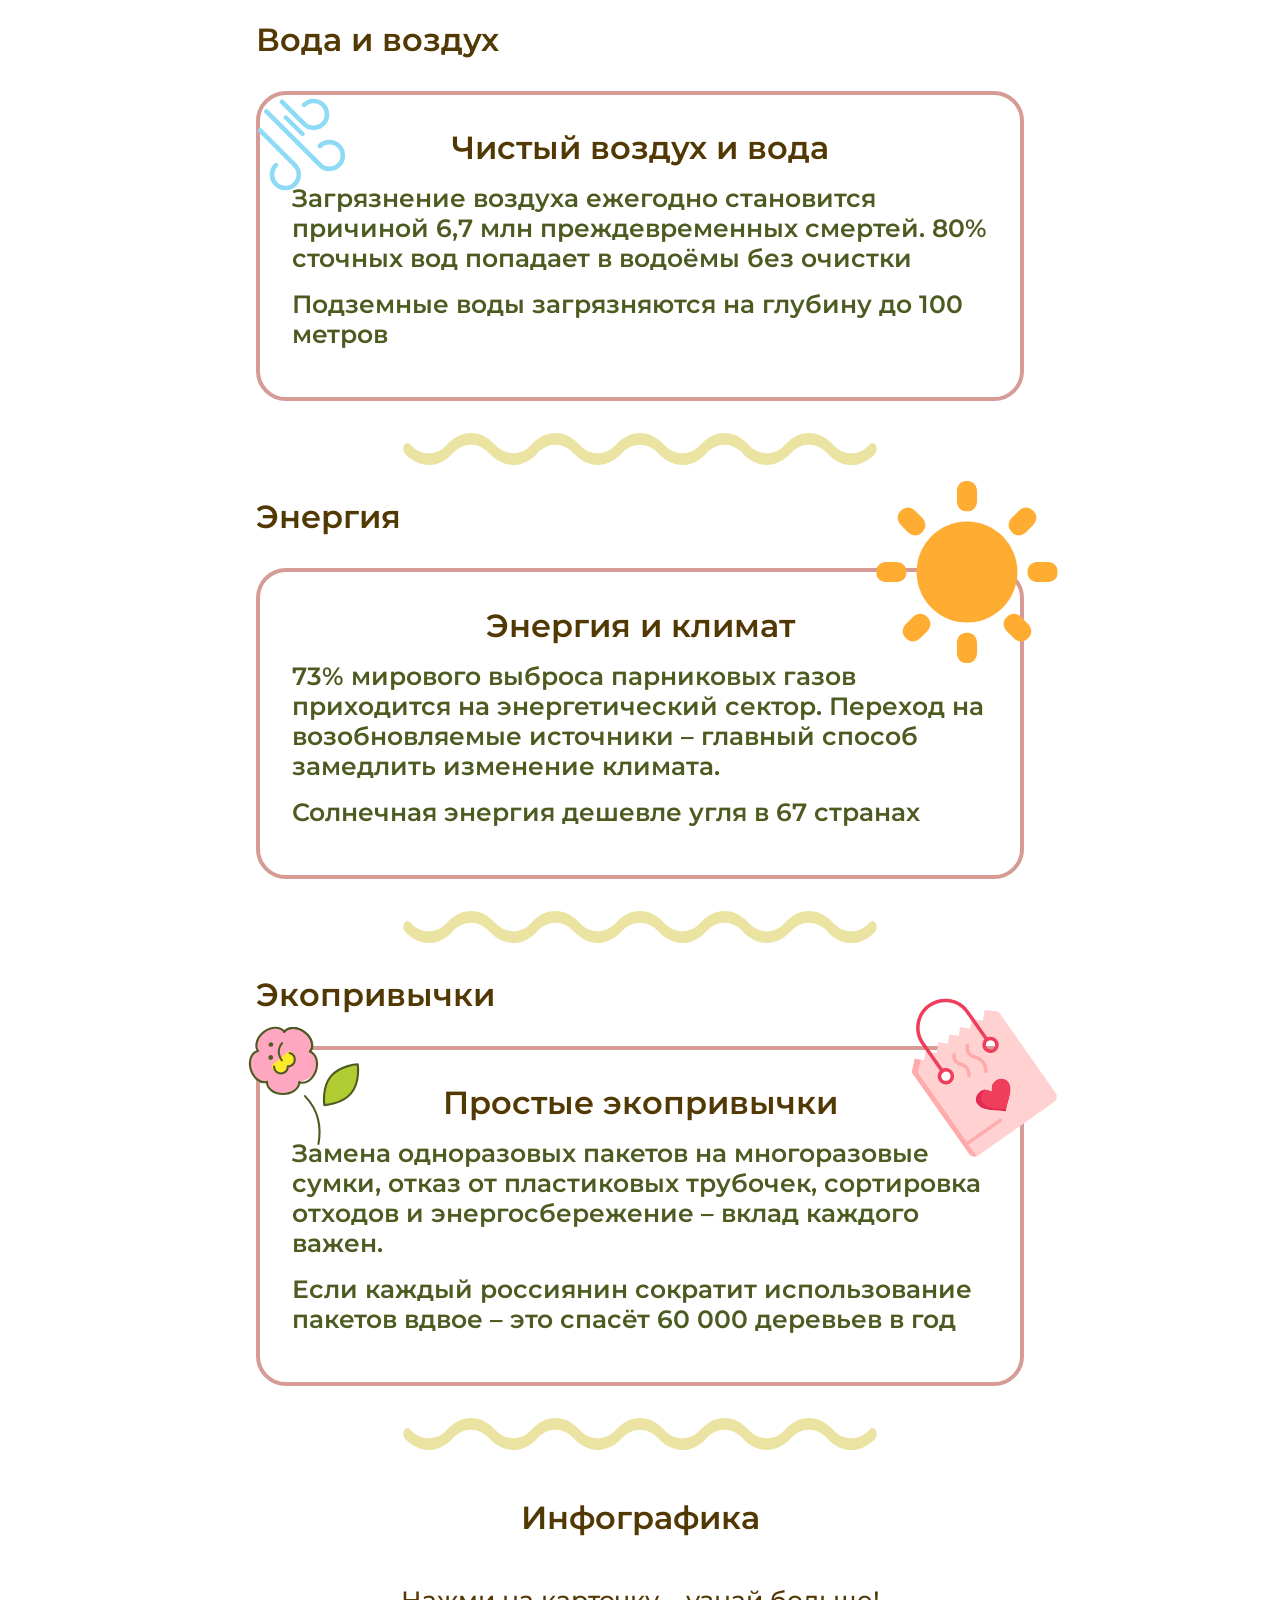
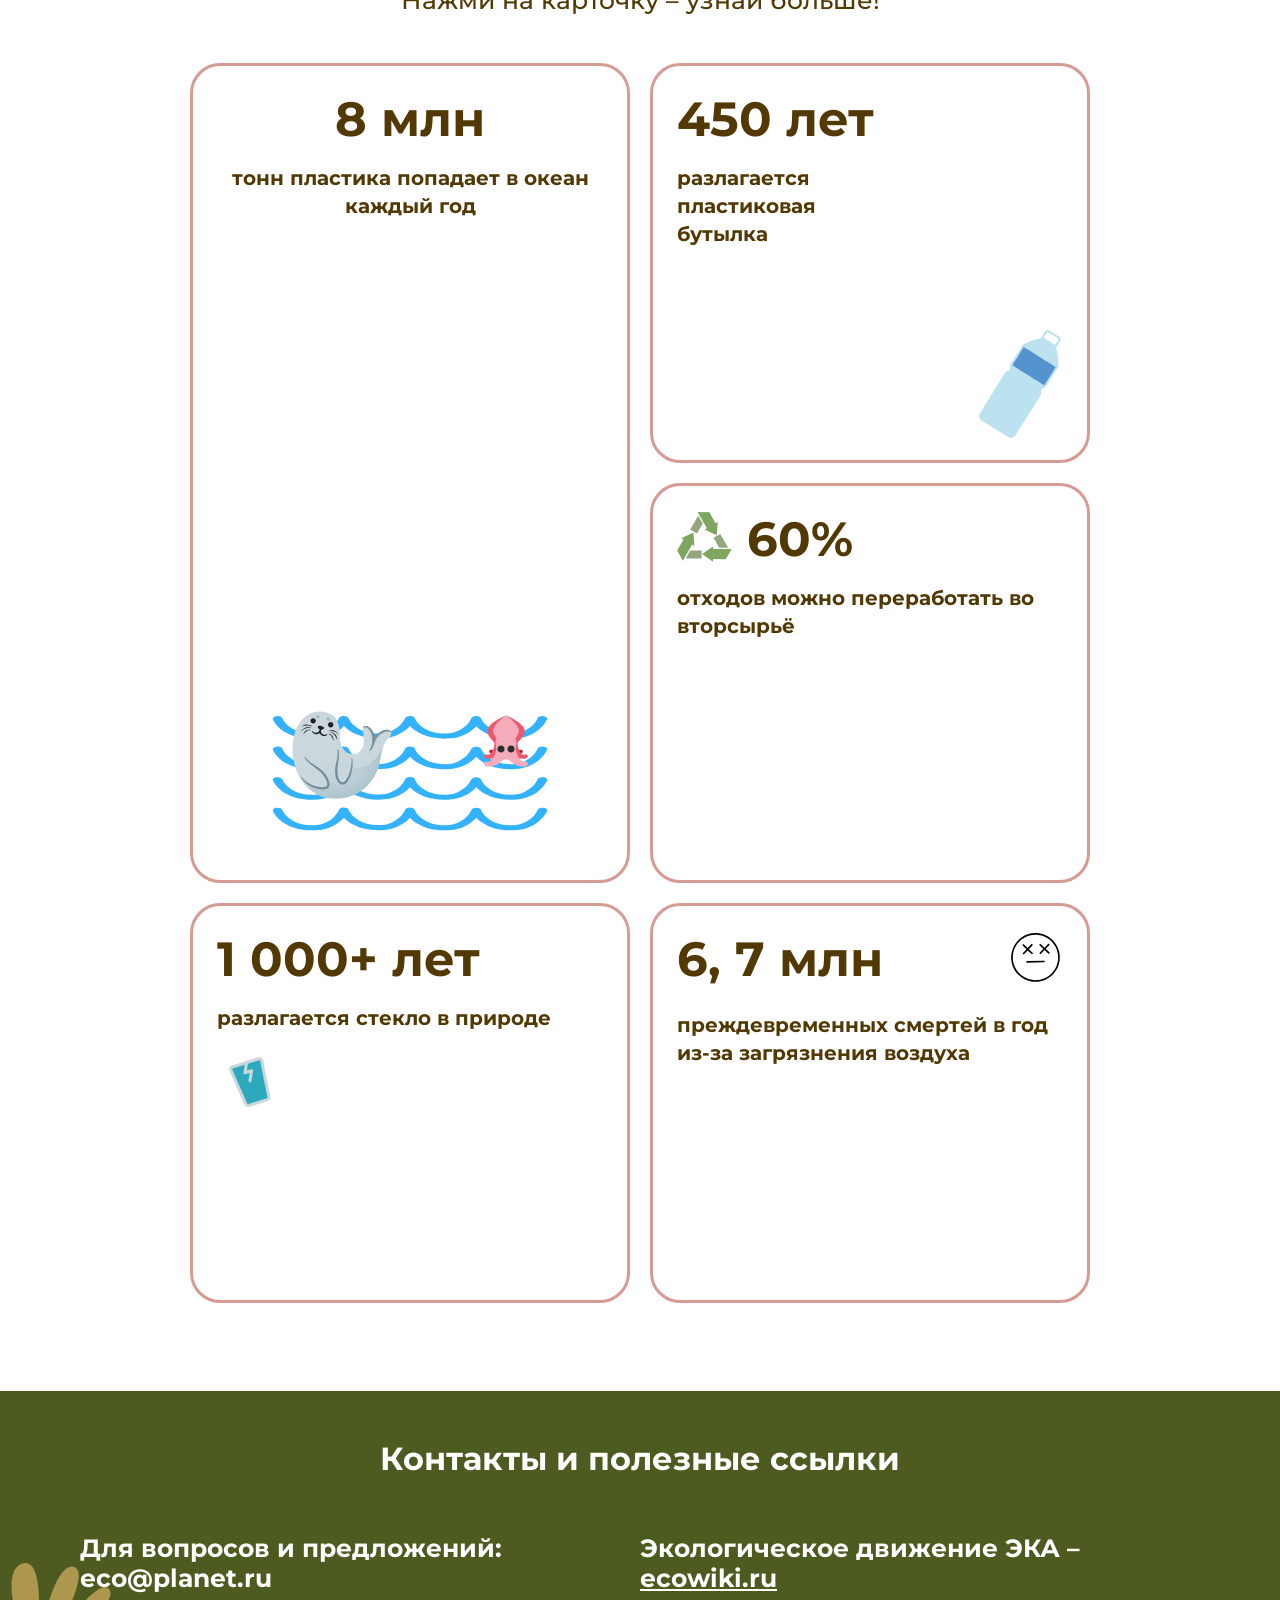
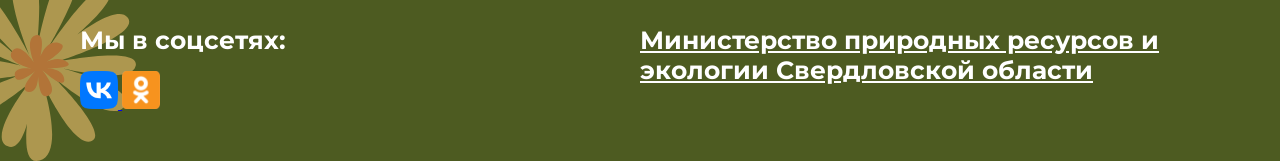
==== commit aec95694: "Update index.html" ====
--- a/index.html
+++ b/index.html
@@ -5,7 +5,7 @@
     <meta name="viewport" content="width=device-width, initial-scale=1.0">
     <title>Экология планеты</title>
     <link rel="stylesheet" href="style.css">
-    <link rel="shortcut icon" href="/img/logo.svg" type="image/x-icon">
+    <link rel="shortcut icon" href="./img/logo.svg" type="image/x-icon">
 </head>
 <body>
 
@@ -15,7 +15,7 @@
         <div class="header__wrapper">
             <div class="header__inner">
                 <div class="header__logo">
-                    <img src="/img/logo.svg" alt="logo">
+                    <img src="./img/logo.svg" alt="logo">
                     <p class="header__title">Экология планеты</p>
                 </div>
                 <a href="#hero" class="header__link">О проекте</a>
@@ -38,7 +38,7 @@
         <h1 class="hero__title">Осознанное потребление начинается здесь</h1>
         <p class="hero__text">Просветительский проект, который помогает снизить порог входа в экологичный образ жизни. Мы объединяем разрозненную информацию о пунктах приема отходов и показываем реальную картину экологической ситуации простым и понятным языком.</p>
         <div class="divider">
-            <img src="/img/line-divider.svg" alt="divide">
+            <img src="./img/line-divider.svg" alt="divide">
         </div>
     </div>
       </section>
@@ -48,17 +48,17 @@
        <section class="facts">
         <div class="facts__wrap">
         <div class="facts__inner">
-            <div class="facts__card"><p class="card-text">60% отходов можно переработать</p></div>
-            <div class="facts__img"><img src="/img/trees.svg" alt="trees" class="facts__img-item"></div>
-            <div class="facts__img"><img src="/img/shark.svg" alt="shark" class="facts__img-item"></div>
-            <div class="facts__card"><p class="card-text">8 млн тонн пластика попадает в океан ежегодно</p></div>
+            <div class="facts__card"><p class="card-text">Дерево перерабатывает до 48 кг CO₂ в год</p></div>
+            <div class="facts__img"><img src="./img/trees.svg" alt="trees" class="facts__img-item"></div>
+            <div class="facts__img"><img src="./img/shark.svg" alt="shark" class="facts__img-item"></div>
+            <div class="facts__card"><p class="card-text">3% воды на Земле пригодно для питья</p></div>
             <div class="facts__card"><p class="card-text">90% людей дышат загрязнённым воздухом</p></div>
-            <div class="facts__img"><img src="/img/factory.svg" alt="factory" class="facts__img-item"></div>
+            <div class="facts__img"><img src="./img/factory.svg" alt="factory" class="facts__img-item"></div>
         </div>
         <div class="facts__button-wrap">
-            <img src="/img/left.svg" alt="line" class="button-ornament">
+            <img src="./img/left.svg" alt="line" class="button-ornament">
             <button class="facts__btn"><a href="#map" class="btn-link">Найти пункт сбора</a></button>
-            <img src="/img/right.svg" alt="line" class="button-ornament">
+            <img src="./img/right.svg" alt="line" class="button-ornament">
         </div>
         </div>
        </section>
@@ -88,10 +88,10 @@
                 <div class="data__card-title-inner">Проблема мусора</div>
                 <div class="data__card-text">Ежегодно в мире образуется более 2 млрд тонн твёрдых бытовых отходов. Только 20% перерабатывается, остальное попадает на свалки и в океан.</div>
                 <div class="data__card-img">
-                    <img src="/img/banana.svg" alt="banana" class="data__img-item banana">
-                </div>
-            </div>
-            <img src="/img/salad-divider.svg" alt="divider" class="data__card-divider">
+                    <img src="./img/banana.svg" alt="banana" class="data__img-item banana">
+                </div>
+            </div>
+            <img src="./img/salad-divider.svg" alt="divider" class="data__card-divider">
         </div>
            <div class="data__card-title-outer">Вода и воздух</div>
             <div class="data__card-wrap">
@@ -100,10 +100,10 @@
                 <div class="data__card-text">Загрязнение воздуха ежегодно становится причиной 6,7 млн преждевременных смертей. 80% сточных вод попадает в водоёмы без очистки</div>
                  <div class="data__card-text">Подземные воды загрязняются на глубину до 100 метров</div>
                 <div class="data__card-img">
-                    <img src="/img/air.svg" alt="air" class="data__img-item air">
-                </div>
-            </div>
-            <img src="/img/salad-divider.svg" alt="divider" class="data__card-divider">
+                    <img src="./img/air.svg" alt="air" class="data__img-item air">
+                </div>
+            </div>
+            <img src="./img/salad-divider.svg" alt="divider" class="data__card-divider">
         </div>
            <div class="data__card-title-outer">Энергия</div>
             <div class="data__card-wrap">
@@ -112,10 +112,10 @@
                 <div class="data__card-text">73% мирового выброса парниковых газов приходится на энергетический сектор. Переход на возобновляемые источники – главный способ замедлить изменение климата.</div>
                  <div class="data__card-text">Солнечная энергия дешевле угля в 67 странах</div>
                 <div class="data__card-img">
-                    <img src="/img/sun.svg" alt="sun" class="data__img-item sun">
-                </div>
-            </div>
-            <img src="/img/salad-divider.svg" alt="divider" class="data__card-divider">
+                    <img src="./img/sun.svg" alt="sun" class="data__img-item sun">
+                </div>
+            </div>
+            <img src="./img/salad-divider.svg" alt="divider" class="data__card-divider">
         </div>
            <div class="data__card-title-outer">Экопривычки</div>
             <div class="data__card-wrap">
@@ -124,11 +124,11 @@
                 <div class="data__card-text">Замена одноразовых пакетов на многоразовые сумки, отказ от пластиковых трубочек, сортировка отходов и энергосбережение – вклад каждого важен.</div>
                  <div class="data__card-text">Если каждый россиянин сократит использование пакетов вдвое – это спасёт 60 000 деревьев в год</div>
                 <div class="data__card-img">
-                    <img src="/img/flower.svg" alt="flower" class="data__img-item flower">
-                    <img src="/img/bag.svg" alt="bag" class="data__img-item bag">
-                </div>
-            </div>
-            <img src="/img/salad-divider.svg" alt="divider" class="data__card-divider">
+                    <img src="./img/flower.svg" alt="flower" class="data__img-item flower">
+                    <img src="./img/bag.svg" alt="bag" class="data__img-item bag">
+                </div>
+            </div>
+            <img src="./img/salad-divider.svg" alt="divider" class="data__card-divider">
         </div>
         </div>
        </section>
@@ -255,4 +255,4 @@
     });
 </script>
 </body>
-</html>+</html>
--- a/style.css
+++ b/style.css
@@ -1,1103 +1,1270 @@
-@import url('https://fonts.googleapis.com/css2?family=Montserrat:ital,wght@0,100..900;1,100..900&display=swap');
-
-* {
-    padding: 0;
-    margin: 0;
-    outline: none;
-    box-sizing: border-box;
-}
-
-body {
-    font-family: "Montserrat", sans-serif;
-    overflow-x: hidden;
-}
-
-:root {
-    --gentle-salad: #CFC799;
-    --text-green: #5F5D35;
-    --warm-green-text: #938B36;
-    --rose-pink: #D69B95;
-    --accent-green: #60702F;
-    --vivid-salad: #EBE3A1;
-    --secondary--green: #4D5B21;
-    --dark-text: #523803;
-}
-
-/* header */
-
-.header {
-    position: relative;
-}
-
-.header__inner {
-    display: flex;
-    flex-direction: row;
-    margin-top: 3rem;
-    margin-left: 2rem;
-    margin-bottom: 3rem;
-    align-items: center;
-    flex-wrap: wrap;
-    gap: 1rem;
-}
-
-.header__logo {
-    display: flex;
-    background-color: #EEE7D4;
-    border: 2px solid var(--gentle-salad);
-    border-radius: 10px;
-    color: var(--warm-green-text);
-    font-weight: 600;
-    font-size: 24px;
-    padding: 1rem;
-    justify-content: center;
-    align-items: center;
-}
-
-.header__title {
-    margin-left: 1vh;
-}
-
-.header__link {
-    text-decoration: none;
-    color: var(--text-green);
-    font-size: 30px;
-    font-weight: 600;
-    padding-left: 2%;
-    padding-right: 1%;
-}
-
-.flower-wrap img {
-    position: absolute;
-    top: -250%;
-    right: -4%;
-    opacity: 50%;
-    z-index: -999;
-}
-
-/* hero section */
-
-.hero {
-    height: 75vh;
-}
-
-.hero__inner {
-    margin: 10% 2rem 3rem 4rem;
-}
-
-.hero__title {
-    color: var(--gentle-salad);
-    font-size: 80px;
-    font-weight: 600;
-    margin-bottom: 4rem;
-}
-
-.hero__text {
-    color: var(--text-green);
-    font-size: 36px;
-    font-weight: 600;
-    margin-bottom: 5rem;
-}
-
-.divider img {
-    width: 95%;
-}
-
-/* facts section */
-
-.facts__wrap {
-    display: flex;
-    flex-direction: column;
-    align-items: center;
-    justify-content: center;
-    padding: 0 20px;
-    overflow-x: hidden;
-}
-
-.facts__inner {
-    display: grid;
-    grid-template-columns: repeat(2, 1fr);
-    gap: 2rem;
-    max-width: 1200px;
-    width: 100%;
-    margin: 0 auto;
-}
-
-.facts__card {
-    border: 8px solid var(--vivid-salad);
-    border-radius: 30px;
-    padding: 1.5rem;
-    display: flex;
-    align-items: center;
-    justify-content: center;
-    flex-direction: column;
-    width: 100%;
-}
-
-.card-text {
-    font-size: 32px;
-    color: var(--text-green);
-    font-weight: 600;
-    text-align: center;
-}
-
-.facts__img {
-    margin: 1rem;
-    text-align: center;
-}
-
-.facts__img-item {
-    max-width: 100%;
-    height: auto;
-}
-
-.facts__button-wrap {
-    display: flex;
-    justify-content: center;
-    gap: 2rem;
-    align-items: center;
-    width: 100%;
-    margin-top: 3rem;
-    flex-wrap: wrap;
-}
-
-.facts__btn {
-    border-radius: 20px;
-    border: none;
-    background-color: var(--accent-green);
-    padding: 1.5rem 3rem;
-    cursor: pointer;
-    transition: transform 0.3s ease;
-}
-
-.facts__btn:hover {
-    transform: scale(1.05);
-}
-
-.btn-link {
-    text-decoration: none;
-    color: #fff;
-    font-size: 28px;
-    font-weight: 500;
-    text-align: center;
-}
-
-/* map section */
-
-.map {
-    margin: 10% 2rem 3rem 4rem;
-}
-
-.map__container {
-    margin-top: 2rem;
-    border: 3px dotted var(--rose-pink);
-    padding: 2rem;
-    border-radius: 30px;
-}
-
-.map__title {
-    color: var(--dark-text);
-    text-align: center;
-    font-size: 32px;
-    font-weight: 600;
-    margin-bottom: 2rem;
-}
-
-.map__subtitle {
-    color: var(--dark-text);
-    font-size: 28px;
-    font-weight: 500;
-    text-align: center;
-}
-
-/* data section */
-
-.data {
-    width: 60%;
-    display: block;
-    margin: 0 auto;
-    position: relative;
-    overflow-x: visible;
-}
-
-.data__title {
-    color: var(--dark-text);
-    text-align: center;
-    font-size: 32px;
-    font-weight: 600;
-}
-
-.data__card-title-outer {
-    color: var(--dark-text);
-    text-align: left;
-    font-size: 32px;
-    font-weight: 600;
-    margin-bottom: 2rem;
-    margin-top: 2rem;
-}
-
-.data__card {
-    position: relative;
-    border: 4px solid var(--rose-pink);
-    border-radius: 30px;
-    padding: 2rem;
-    margin-bottom: 2rem;
-    overflow: visible;
-}
-
-.data__card-title-inner {
-    color: var(--dark-text);
-    text-align: center;
-    font-size: 32px;
-    font-weight: 600;
-    margin-bottom: 1rem;
-    margin-top: .1rem;
-}
-
-.data__card-text {
-    color: var(--secondary--green);
-    text-align: left;
-    font-size: 25px;
-    font-weight: 600;
-    margin-bottom: 1rem;
-}
-
-.sun {
-    position: absolute;
-    top: -30%;
-    right: -38%;
-    width: 90%;
-    height: 60%;
-    max-width: none;
-}
-
-.banana {
-    position: absolute;
-    right: -10%;
-    width: 30%;
-    height: 50%;
-    bottom: 6%;
-    max-width: none;
-}
-
-.air {
-    position: absolute;
-    left: -10%;
-    width: 30%;
-    height: 50%;
-    top: -9%;
-    max-width: none;
-}
-
-.flower {
-    position: absolute;
-    left: -10%;
-    width: 30%;
-    height: 50%;
-    top: -15%;
-    max-width: none;
-}
-
-.bag {
-    position: absolute;
-    right: -13%;
-    width: 40%;
-    height: 70%;
-    top: -31%;
-    max-width: none;
-}
-
-.data__card-divider {
-    display: block;
-    margin: auto;
-    width: 80%;
-    height: 2rem;
-}
-
-/* infographics section */
-
-.infographics {
-    margin-top: 3rem;
-    margin-bottom: 3rem;
-}
-
-.info__wrap {
-    display: block;
-    margin: 0 auto;
-    max-width: 1200px;
-    padding: 0 20px 40px 20px;
-}
-
-.info__title {
-    color: var(--dark-text);
-    text-align: center;
-    font-size: 32px;
-    font-weight: 600;
-}
-
-.info__subtitle {
-    color: var(--dark-text);
-    font-size: 25px;
-    font-weight: 500;
-    text-align: center;
-    margin-top: 3rem;
-    margin-bottom: 3rem;
-}
-
-.info__cards-container {
-    display: grid;
-    grid-template-columns: repeat(2, 1fr);
-    gap: 20px;
-    max-width: 1100px;
-    margin: 0 auto;
-}
-
-.info__card {
-    background: transparent !important;
-    border: none !important;
-    perspective: 1000px;
-    padding: 0 !important;
-    cursor: pointer;
-    min-height: 400px;
-    overflow: visible;
-}
-
-.card-inner {
-    position: relative;
-    width: 100%;
-    min-height: 400px;
-    transition: transform 0.6s ease-in-out;
-    transform-style: preserve-3d;
-    border-radius: 30px;
-}
-
-/* Переворот */
-.info__card.flipped .card-inner {
-    transform: rotateY(180deg);
-}
-
-/* Передняя и задняя стороны */
-.card-front,
-.card-back {
-    position: absolute;
-    top: 0;
-    left: 0;
-    right: 0;
-    bottom: 0;
-    width: 100%;
-    min-height: 400px;
-    backface-visibility: hidden;
-    border-radius: 30px;
-    padding: 1.5rem;
-    box-sizing: border-box;
-    border: 3px solid var(--rose-pink);
-    background: white;
-    display: flex;
-    flex-direction: column;
-    overflow: visible;
-}
-
-.card-front {
-    transform: rotateY(0deg);
-    position: relative;
-}
-
-.card-back {
-    transform: rotateY(180deg);
-    border-color: var(--accent-green);
-    justify-content: center;
-    align-items: center;
-    text-align: center;
-    height: auto;
-}
-
-.back-text {
-    font-size: 1.3rem;
-    font-weight: 600;
-    color: var(--dark-text);
-    line-height: 1.4;
-}
-
-.info__card.sea {
-    grid-row: span 2;
-}
-
-.info__card.sea .card-inner,
-.info__card.sea .card-front,
-.info__card.sea .card-back {
-    min-height: 820px;
-}
-
-.info__card-title {
-    font-size: 48px;
-    font-weight: 700;
-    color: var(--dark-text);
-    margin-bottom: 1rem;
-    display: flex;
-    align-items: center;
-    flex-wrap: wrap;
-}
-
-.info__card-text {
-    font-size: 20px;
-    font-weight: bold;
-    color: var(--dark-text);
-    line-height: 1.4;
-    margin-bottom: 1rem;
-}
-
-.info__card-img {
-    max-width: 100px;
-    height: auto;
-}
-
-.sea .card-front {
-    text-align: center;
-    justify-content: space-between;
-}
-
-.sea .info__card-title {
-    justify-content: center;
-}
-
-.sea-img {
-    margin-top: auto;
-    display: flex;
-    justify-content: center;
-}
-
-.sea-img img {
-    max-width: 80%;
-    height: auto;
-}
-
-.plastic .card-front {
-    position: relative;
-}
-
-.plastic .info__card-img {
-    position: absolute;
-    bottom: 20px;
-    right: 20px;
-    width: 90px;
-}
-
-.plastic .info__card-text {
-    max-width: 60%;
-}
-
-.trash .info__card-title {
-    gap: 15px;
-}
-
-.recycle {
-    width: 55px;
-}
-
-.glass .card-front {
-    position: relative;
-    overflow: visible;
-}
-
-.glass .info__card-img {
-    position: static;
-    float: left;
-    width: 70px;
-    margin-right: 15px;
-    margin-bottom: 10px;
-}
-
-.glass .info__card-title {
-    padding-left: 0;
-    display: block;
-    overflow: hidden;
-}
-
-.air-pollution .card-front {
-    position: relative;
-    overflow: visible;
-}
-
-.air-pollution .info__card-title {
-    display: block;
-    padding-right: 0;
-}
-
-.air-pollution .info__card-img {
-    position: static;
-    float: right;
-    width: 55px;
-    margin-left: 15px;
-    margin-bottom: 10px;
-}
-
-/* responsive design */
-
-@media (max-width: 768px) {
-    .info__cards-container {
-        grid-template-columns: 1fr;
-        gap: 15px;
-        margin-bottom: 2rem;
-    }
-    
-    .info__card.sea {
-        grid-row: span 1;
-    }
-    
-    .info__card.sea .card-inner,
-    .info__card.sea .card-front,
-    .info__card.sea .card-back {
-        min-height: 400px;
-    }
-    
-    .plastic .info__card-text {
-        max-width: 100%;
-        margin-bottom: 80px;
-    }
-    
-    .glass .info__card-img {
-        width: 50px;
-    }
-    
-    .back-text {
-        font-size: 1rem;
-    }
-    
-    .info__card-title {
-        font-size: 36px;
-    }
-    
-    .info__card-text {
-        font-size: 16px;
-    }
-    
-    .info__card,
-    .card-inner,
-    .card-front,
-    .card-back {
-        min-height: 350px;
-    }
-}
-
-@media (min-width: 769px) and (max-width: 1100px) {
-    .info__cards-container {
-        grid-template-columns: repeat(2, 1fr);
-        max-width: 700px;
-    }
-    
-    .info__card-title {
-        font-size: 40px;
-    }
-}
-
-@media (max-width: 480px) {
-    .info__wrap {
-        padding: 0 10px 30px 10px;
-    }
-    
-    .info__card-title {
-        font-size: 28px;
-    }
-    
-    .sea .info__card-title {
-        font-size: 36px;
-        padding-top: 1rem;
-    }
-    
-    .recycle {
-        width: 40px;
-    }
-    
-    .air-pollution .info__card-img {
-        width: 40px;
-    }
-    
-    .glass .info__card-img {
-        width: 40px;
-    }
-}
-
-.info__card,
-.card-inner,
-.card-front,
-.card-back,
-.info__cards-container {
-    overflow: visible !important;
-}
-
-html, body {
-    max-width: 100%;
-    overflow-x: hidden;
-}
-
-/* footer */
-
-footer {
-    background-color: var(--secondary--green);
-    color: #fff;
-    position: relative;
-    margin-top: 0;
-}
-
-.footer__wrap {
-    padding: 3% 6rem 3rem 4rem;
-    display: grid;
-    grid-template-columns: repeat(2, 50%);
-    position: relative;
-    z-index: 2;
-}
-
-.footer__title {
-    text-align: center;
-    font-size: 32px;
-    padding-top: 3rem;
-}
-
-.footer__text {
-    font-size: 25px;
-    font-weight: bold;
-    padding: 1rem;
-}
-
-.footer__text a {
-    text-decoration: underline;
-    color: #FFF;
-}
-
-.socials {
-    margin-left: 1rem;
-}
-
-.socials-item {
-    width: 7%;
-    height: 10%;
-}
-
-.footer__flower {
-    position: absolute;
-    opacity: 60%;
-    z-index: 1;
-    bottom: 0;
-    left: -5%;
-    max-width: 200px;
-    pointer-events: none;
-}
-
-@media (max-width: 1200px) {
-    .hero__title {
-        font-size: 60px;
-    }
-
-    .hero__text {
-        font-size: 28px;
-    }
-
-    .card-text {
-        font-size: 28px;
-    }
-
-    .facts__btn {
-        padding: 1.2rem 2.5rem;
-    }
-
-    .btn-link {
-        font-size: 24px;
-    }
-
-    .data {
-        width: 80%;
-    }
-
-    .sun,
-    .banana,
-    .air,
-    .flower,
-    .bag {
-        width: 20%;
-    }
-}
-
-@media (max-width: 992px) {
-    .header__inner {
-        justify-content: center;
-    }
-
-    .header__link {
-        font-size: 24px;
-    }
-
-    .flower-wrap img {
-        width: 200px;
-        top: -150%;
-    }
-
-    .hero {
-        height: auto;
-        min-height: 60vh;
-    }
-
-    .hero__inner {
-        margin: 5% 2rem;
-    }
-
-    .hero__title {
-        font-size: 48px;
-        margin-bottom: 2rem;
-    }
-
-    .hero__text {
-        font-size: 24px;
-        margin-bottom: 3rem;
-    }
-
-    .facts__inner {
-        gap: 1.5rem;
-    }
-
-    .facts__button-wrap {
-        flex-direction: row;
-        gap: 1rem;
-    }
-
-    .facts__btn {
-        width: auto;
-        padding: 1rem 2rem;
-    }
-
-    .map {
-        margin: 5% 1.5rem;
-    }
-
-    .map__title {
-        font-size: 28px;
-    }
-
-    .map__subtitle {
-        font-size: 22px;
-    }
-
-    .map__container {
-        padding: 1.5rem;
-    }
-
-    .data {
-        width: 90%;
-    }
-
-    .data__title {
-        font-size: 28px;
-    }
-
-    .data__card-title-outer,
-    .data__card-title-inner {
-        font-size: 28px;
-    }
-
-    .data__card-text {
-        font-size: 20px;
-    }
-
-    .footer__wrap {
-        grid-template-columns: 1fr;
-        padding: 2rem;
-        text-align: center;
-    }
-
-    .footer__title {
-        font-size: 28px;
-        padding-top: 1rem;
-    }
-
-    .footer__text {
-        font-size: 20px;
-        padding: 0.5rem;
-    }
-
-    .socials-item {
-        width: 40px;
-        margin: 0 5px;
-    }
-}
-
-@media (max-width: 768px) {
-    .header__inner {
-        margin: 1rem;
-        flex-direction: row;
-        justify-content: space-between;
-        flex-wrap: wrap;
-    }
-
-    .header__logo {
-        font-size: 18px;
-        padding: 0.5rem 1rem;
-    }
-
-    .header__link {
-        font-size: 18px;
-        padding: 0.3rem 0.8rem;
-    }
-
-    .flower-wrap img {
-        width: 120px;
-        top: -80%;
-        right: -10%;
-    }
-
-    .hero__title {
-        font-size: 36px;
-    }
-
-    .hero__text {
-        font-size: 20px;
-    }
-
-    .facts__inner {
-        grid-template-columns: 1fr;
-        gap: 1.5rem;
-    }
-
-    .facts__card {
-        max-width: 100%;
-    }
-
-    .card-text {
-        font-size: 22px;
-    }
-
-    .facts__img-item {
-        max-width: 80%;
-    }
-
-    .btn-link {
-        font-size: 20px;
-    }
-
-    .map {
-        margin: 5% 1rem;
-    }
-
-    .map__title {
-        font-size: 24px;
-    }
-
-    .map__subtitle {
-        font-size: 18px;
-    }
-
-    .map__container {
-        padding: 1rem;
-    }
-
-    .data {
-        width: 95%;
-    }
-
-    .data__title {
-        font-size: 24px;
-    }
-
-    .data__card-title-outer,
-    .data__card-title-inner {
-        font-size: 22px;
-    }
-
-    .data__card-text {
-        font-size: 16px;
-    }
-
-    .data__card {
-        padding: 1rem;
-    }
-
-    .sun,
-    .banana,
-    .air,
-    .flower,
-    .bag {
-        display: none;
-    }
-
-    .data__card-divider {
-        width: 100%;
-        height: 1rem;
-    }
-
-    .info__cards-container {
-        grid-template-columns: 1fr;
-        gap: 15px;
-        margin-bottom: 2rem;
-    }
-
-    .info__card.sea {
-        grid-row: span 1;
-    }
-
-    .info__card,
-    .card-inner,
-    .card-front,
-    .card-back {
-        min-height: 350px;
-    }
-
-    .plastic .info__card-text {
-        max-width: 100%;
-        margin-bottom: 80px;
-    }
-
-    .glass .info__card-title {
-        padding-left: 70px;
-    }
-
-    .glass .info__card-img {
-        width: 50px;
-        top: 15px;
-        left: 10px;
-    }
-
-    .back-text {
-        font-size: 1rem;
-    }
-
-    .info__card-title {
-        font-size: 36px;
-    }
-
-    .info__card-text {
-        font-size: 16px;
-    }
-
-    .footer__wrap {
-        padding: 1.5rem;
-    }
-
-    .footer__title {
-        font-size: 24px;
-    }
-
-    .footer__text {
-        font-size: 16px;
-    }
-
-    .socials-item {
-        width: 35px;
-    }
-
-    .footer__flower {
-        width: 100px;
-        bottom: 0;
-        left: -20px;
-    }
-}
-
-@media (min-width: 769px) and (max-width: 1100px) {
-    .info__cards-container {
-        grid-template-columns: repeat(2, 1fr);
-        max-width: 700px;
-    }
-
-    .info__card-title {
-        font-size: 40px;
-    }
-
-    .facts__button-wrap {
-        display: flex;
-        object-fit: contain;
-        flex-direction: row;
-    }
-
-}
-
-@media (max-width: 480px) {
-    .hero__title {
-        font-size: 28px;
-    }
-
-    .hero__text {
-        font-size: 18px;
-    }
-
-    .facts__btn {
-        width: 100%;
-        padding: 0.8rem 1rem;
-    }
-
-    .btn-link {
-        font-size: 18px;
-    }
-
-    .info__wrap {
-        padding: 0 10px 30px 10px;
-    }
-
-    .info__cards-container {
-        gap: 15px;
-    }
-
-    .info__card-title {
-        font-size: 28px;
-    }
-
-    .sea .info__card-title {
-        font-size: 36px;
-        padding-top: 1rem;
-    }
-
-    .recycle {
-        width: 40px;
-    }
-
-    .air-pollution .info__card-img {
-        width: 40px;
-    }
-
-    .socials-item {
-        width: 30px;
-    }
-}
-
-@media (max-width: 768px) {
-    .sun,
-    .banana,
-    .air,
-    .flower,
-    .bag {
-        display: none;
-    }
-    
-    .data__card {
-        overflow: hidden;
-    }
-}
-
-@media (min-width: 769px) and (max-width: 992px) {
-    .sun {
-        width: 50%;
-        right: -25%;
-        top: -25%;
-    }
-    
-    .banana {
-        width: 20%;
-        right: -5%;
-    }
-    
-    .air, .flower {
-        width: 20%;
-        left: -5%;
-    }
-    
-    .bag {
-        width: 20%;
-        right: -5%;
-        top: -20%;
-    }
-}
-
-html, body {
-    max-width: 100%;
-    overflow-x: hidden;
-}
-
-.container, .wrapper, [class*="__inner"], [class*="__wrap"] {
-    max-width: 100%;
-    overflow-x: hidden;
-}+
+        @import url('https://fonts.googleapis.com/css2?family=Montserrat:ital,wght@0,100..900;1,100..900&display=swap');
+
+        * {
+            padding: 0;
+            margin: 0;
+            outline: none;
+            box-sizing: border-box;
+        }
+
+        body {
+            font-family: "Montserrat", sans-serif;
+            overflow-x: hidden;
+        }
+
+        :root {
+            --gentle-salad: #CFC799;
+            --text-green: #5F5D35;
+            --warm-green-text: #938B36;
+            --rose-pink: #D69B95;
+            --accent-green: #60702F;
+            --vivid-salad: #EBE3A1;
+            --secondary--green: #4D5B21;
+            --dark-text: #523803;
+        }
+
+        /* Анимации появления */
+        @keyframes fadeInUp {
+            from {
+                opacity: 0;
+                transform: translateY(50px);
+            }
+            to {
+                opacity: 1;
+                transform: translateY(0);
+            }
+        }
+
+        @keyframes fadeInLeft {
+            from {
+                opacity: 0;
+                transform: translateX(-50px);
+            }
+            to {
+                opacity: 1;
+                transform: translateX(0);
+            }
+        }
+
+        @keyframes fadeInRight {
+            from {
+                opacity: 0;
+                transform: translateX(50px);
+            }
+            to {
+                opacity: 1;
+                transform: translateX(0);
+            }
+        }
+
+        @keyframes scaleIn {
+            from {
+                opacity: 0;
+                transform: scale(0.8);
+            }
+            to {
+                opacity: 1;
+                transform: scale(1);
+            }
+        }
+
+        /* Классы для анимации */
+        .fade-up {
+            opacity: 0;
+            transform: translateY(50px);
+            transition: opacity 0.8s ease, transform 0.8s ease;
+        }
+
+        .fade-up.visible {
+            opacity: 1;
+            transform: translateY(0);
+        }
+
+        .fade-left {
+            opacity: 0;
+            transform: translateX(-50px);
+            transition: opacity 0.8s ease, transform 0.8s ease;
+        }
+
+        .fade-left.visible {
+            opacity: 1;
+            transform: translateX(0);
+        }
+
+        .fade-right {
+            opacity: 0;
+            transform: translateX(50px);
+            transition: opacity 0.8s ease, transform 0.8s ease;
+        }
+
+        .fade-right.visible {
+            opacity: 1;
+            transform: translateX(0);
+        }
+
+        .scale-in {
+            opacity: 0;
+            transform: scale(0.8);
+            transition: opacity 0.8s ease, transform 0.8s ease;
+        }
+
+        .scale-in.visible {
+            opacity: 1;
+            transform: scale(1);
+        }
+
+        /* Задержки анимации */
+        .delay-1 { transition-delay: 0.1s; }
+        .delay-2 { transition-delay: 0.2s; }
+        .delay-3 { transition-delay: 0.3s; }
+        .delay-4 { transition-delay: 0.4s; }
+        .delay-5 { transition-delay: 0.5s; }
+
+        /* header */
+        .header {
+            position: relative;
+        }
+
+        .header__inner {
+            display: flex;
+            flex-direction: row;
+            margin-top: 3rem;
+            margin-left: 2rem;
+            margin-bottom: 3rem;
+            align-items: center;
+            flex-wrap: wrap;
+            gap: 1rem;
+        }
+
+        .header__logo {
+            display: flex;
+            background-color: #EEE7D4;
+            border: 2px solid var(--gentle-salad);
+            border-radius: 10px;
+            color: var(--warm-green-text);
+            font-weight: 600;
+            font-size: 24px;
+            padding: 1rem;
+            justify-content: center;
+            align-items: center;
+            transition: all 0.3s ease;
+        }
+
+        .header__title {
+            margin-left: 1vh;
+        }
+
+        .header__link {
+            text-decoration: none;
+            color: var(--text-green);
+            font-size: 30px;
+            font-weight: 600;
+            padding-left: 2%;
+            padding-right: 1%;
+            transition: all 0.3s ease;
+            position: relative;
+        }
+
+        .header__link::after {
+            content: '';
+            position: absolute;
+            bottom: -5px;
+            left: 0;
+            width: 0;
+            height: 2px;
+            background-color: var(--accent-green);
+            transition: width 0.3s ease;
+        }
+
+        .header__link:hover::after {
+            width: 100%;
+        }
+
+        .flower-wrap img {
+            position: absolute;
+            top: -50%;
+            right: -4%;
+            opacity: 50%;
+            z-index: -999;
+        }
+
+        /* hero section */
+        .hero {
+            height: 75vh;
+        }
+
+        .hero__inner {
+            margin: 10% 2rem 3rem 4rem;
+        }
+
+        .hero__title {
+            color: var(--gentle-salad);
+            font-size: 80px;
+            font-weight: 600;
+            margin-bottom: 4rem;
+        }
+
+        .hero__text {
+            color: var(--text-green);
+            font-size: 36px;
+            font-weight: 600;
+            margin-bottom: 5rem;
+
+        }
+
+        .divider img {
+            width: 95%;
+        }
+
+        /* facts section */
+        .facts__wrap {
+            display: flex;
+            flex-direction: column;
+            align-items: center;
+            justify-content: center;
+            padding: 0 20px;
+            overflow-x: hidden;
+        }
+
+        .facts__inner {
+            display: grid;
+            grid-template-columns: repeat(2, 1fr);
+            gap: 2rem;
+            max-width: 1200px;
+            width: 100%;
+            margin: 0 auto;
+        }
+
+        .facts__card {
+            border: 8px solid var(--vivid-salad);
+            border-radius: 30px;
+            padding: 1.5rem;
+            display: flex;
+            align-items: center;
+            justify-content: center;
+            flex-direction: column;
+            width: 100%;
+        }
+
+        .card-text {
+            font-size: 32px;
+            color: var(--text-green);
+            font-weight: 600;
+            text-align: center;
+        }
+
+        .facts__img {
+            margin: 1rem;
+            text-align: center;
+        }
+
+        .facts__img-item {
+            max-width: 100%;
+            height: auto;
+            transition: transform 0.3s ease;
+        }
+
+        .facts__img-item:hover {
+            transform: scale(1.05);
+        }
+
+        .facts__button-wrap {
+            display: flex;
+            justify-content: center;
+            gap: 2rem;
+            align-items: center;
+            width: 100%;
+            margin-top: 3rem;
+            flex-wrap: wrap;
+        }
+
+        .facts__btn {
+            border-radius: 20px;
+            border: none;
+            background-color: var(--accent-green);
+            padding: 1.5rem 3rem;
+            cursor: pointer;
+            transition: all 0.3s ease;
+        }
+
+        .facts__btn:hover {
+            background-color: var(--secondary--green);
+            box-shadow: 0 10px 20px rgba(0,0,0,0.2);
+        }
+
+        .btn-link {
+            text-decoration: none;
+            color: #fff;
+            font-size: 28px;
+            font-weight: 500;
+            text-align: center;
+        }
+
+        /* map section */
+        .map {
+            margin: 10% 2rem 3rem 4rem;
+        }
+
+        .map__container {
+            margin-top: 2rem;
+            border: 3px dotted var(--rose-pink);
+            padding: 2rem;
+            border-radius: 30px;
+        }
+
+        .map__title {
+            color: var(--dark-text);
+            text-align: center;
+            font-size: 32px;
+            font-weight: 600;
+            margin-bottom: 2rem;
+        }
+
+        .map__subtitle {
+            color: var(--dark-text);
+            font-size: 28px;
+            font-weight: 500;
+            text-align: center;
+        }
+
+        /* data section */
+        .data {
+            width: 60%;
+            display: block;
+            margin: 0 auto;
+            position: relative;
+            overflow-x: visible;
+        }
+
+        .data__title {
+            color: var(--dark-text);
+            text-align: center;
+            font-size: 32px;
+            font-weight: 600;
+        }
+
+        .data__card-title-outer {
+            color: var(--dark-text);
+            text-align: left;
+            font-size: 32px;
+            font-weight: 600;
+            margin-bottom: 2rem;
+            margin-top: 2rem;
+        }
+
+        .data__card {
+            position: relative;
+            border: 4px solid var(--rose-pink);
+            border-radius: 30px;
+            padding: 2rem;
+            margin-bottom: 2rem;
+            overflow: visible;
+            transition: all 0.3s ease;
+        }
+
+        .data__card:hover {
+            transform: translateY(-5px);
+            box-shadow: 0 10px 25px rgba(0,0,0,0.1);
+            border-color: var(--accent-green);
+        }
+
+        .data__card-title-inner {
+            color: var(--dark-text);
+            text-align: center;
+            font-size: 32px;
+            font-weight: 600;
+            margin-bottom: 1rem;
+            margin-top: .1rem;
+        }
+
+        .data__card-text {
+            color: var(--secondary--green);
+            text-align: left;
+            font-size: 25px;
+            font-weight: 600;
+            margin-bottom: 1rem;
+        }
+
+        .sun {
+            position: absolute;
+            top: -30%;
+            right: -38%;
+            width: 90%;
+            height: 60%;
+            max-width: none;
+            transition: all 0.3s ease;
+        }
+
+        .data__card:hover .sun {
+            transform: rotate(10deg);
+        }
+
+        .banana {
+            position: absolute;
+            right: -10%;
+            width: 30%;
+            height: 50%;
+            bottom: 6%;
+            max-width: none;
+            transition: all 0.3s ease;
+        }
+
+        .data__card:hover .banana {
+            transform: translateX(-10px);
+        }
+
+        .air {
+            position: absolute;
+            left: -10%;
+            width: 30%;
+            height: 50%;
+            top: -9%;
+            max-width: none;
+            transition: all 0.3s ease;
+        }
+
+        .data__card:hover .air {
+            transform: translateX(10px);
+        }
+
+        .flower {
+            position: absolute;
+            left: -10%;
+            width: 30%;
+            height: 50%;
+            top: -15%;
+            max-width: none;
+            transition: all 0.3s ease;
+        }
+
+        .data__card:hover .flower {
+            transform: rotate(5deg);
+        }
+
+        .bag {
+            position: absolute;
+            right: -13%;
+            width: 40%;
+            height: 70%;
+            top: -31%;
+            max-width: none;
+            transition: all 0.3s ease;
+        }
+
+        .data__card:hover .bag {
+            transform: translateX(-10px) rotate(5deg);
+        }
+
+        .data__card-divider {
+            display: block;
+            margin: auto;
+            width: 80%;
+            height: 2rem;
+        }
+
+        /* infographics section */
+        .infographics {
+            margin-top: 3rem;
+            margin-bottom: 3rem;
+        }
+
+        .info__wrap {
+            display: block;
+            margin: 0 auto;
+            max-width: 1200px;
+            padding: 0 20px 40px 20px;
+        }
+
+        .info__title {
+            color: var(--dark-text);
+            text-align: center;
+            font-size: 32px;
+            font-weight: 600;
+        }
+
+        .info__subtitle {
+            color: var(--dark-text);
+            font-size: 25px;
+            font-weight: 500;
+            text-align: center;
+            margin-top: 3rem;
+            margin-bottom: 3rem;
+        }
+
+        .info__cards-container {
+            display: grid;
+            grid-template-columns: repeat(2, 1fr);
+            gap: 20px;
+            max-width: 900px;
+            margin: 0 auto;
+        }
+
+        .info__card {
+            background: transparent !important;
+            border: none !important;
+            padding: 0 !important;
+            cursor: pointer;
+            min-height: 400px;
+            overflow: visible;
+            transition: transform 0.3s ease;
+        }
+
+        .info__card:hover {
+            transform: translateY(-5px);
+        }
+
+        .card-inner {
+            position: relative;
+            width: 100%;
+            min-height: 400px;
+            transition: transform 0.6s ease-in-out;
+            transform-style: preserve-3d;
+            border-radius: 30px;
+        }
+
+        /* Переворот */
+        .info__card.flipped .card-inner {
+            transform: rotateY(180deg);
+        }
+
+        /* Передняя и задняя стороны */
+        .card-front,
+        .card-back {
+            position: absolute;
+            top: 0;
+            left: 0;
+            right: 0;
+            bottom: 0;
+            width: 100%;
+            min-height: 400px;
+            backface-visibility: hidden;
+            border-radius: 30px;
+            padding: 1.5rem;
+            box-sizing: border-box;
+            border: 3px solid var(--rose-pink);
+            background: white;
+            display: flex;
+            flex-direction: column;
+            overflow: visible;
+            transition: all 0.3s ease;
+        }
+
+        .card-front:hover {
+            border-color: var(--accent-green);
+            box-shadow: 0 10px 20px rgba(0,0,0,0.1);
+        }
+
+        .card-back:hover {
+            border-color: var(--rose-pink);
+            box-shadow: 0 10px 20px rgba(0,0,0,0.1);
+        }
+
+        .card-front {
+            transform: rotateY(0deg);
+            position: relative;
+        }
+
+        .card-back {
+            transform: rotateY(180deg);
+            border-color: var(--accent-green);
+            justify-content: center;
+            align-items: center;
+            text-align: center;
+            height: auto;
+        }
+
+        .back-text {
+            font-size: 1.3rem;
+            font-weight: 600;
+            color: var(--dark-text);
+            line-height: 1.4;
+        }
+
+        .info__card.sea {
+            grid-row: span 2;
+        }
+
+        .info__card.sea .card-inner,
+        .info__card.sea .card-front,
+        .info__card.sea .card-back {
+            min-height: 820px;
+        }
+
+        .info__card-title {
+            font-size: 48px;
+            font-weight: 700;
+            color: var(--dark-text);
+            margin-bottom: 1rem;
+            display: flex;
+            align-items: center;
+            flex-wrap: wrap;
+        }
+
+        .info__card-text {
+            font-size: 20px;
+            font-weight: bold;
+            color: var(--dark-text);
+            line-height: 1.4;
+            margin-bottom: 1rem;
+        }
+
+        .info__card-img {
+            max-width: 100px;
+            height: auto;
+        }
+
+        .sea .card-front {
+            text-align: center;
+            justify-content: space-between;
+        }
+
+        .sea .info__card-title {
+            justify-content: center;
+        }
+
+        .sea-img {
+            margin-top: auto;
+            display: flex;
+            justify-content: center;
+        }
+
+        .sea-img img {
+            max-width: 80%;
+            height: auto;
+        }
+
+        .plastic .card-front {
+            position: relative;
+        }
+
+        .plastic .info__card-img {
+            position: absolute;
+            bottom: 20px;
+            right: 20px;
+            width: 90px;
+        }
+
+        .plastic .info__card-text {
+            max-width: 60%;
+        }
+
+        .trash .info__card-title {
+            gap: 15px;
+        }
+
+        .recycle {
+            width: 55px;
+        }
+
+        .glass .card-front {
+            position: relative;
+            overflow: visible;
+        }
+
+        .glass .info__card-img {
+            position: static;
+            float: left;
+            width: 70px;
+            margin-right: 15px;
+            margin-bottom: 10px;
+        }
+
+        .glass .info__card-title {
+            padding-left: 0;
+            display: block;
+            overflow: hidden;
+        }
+
+        .air-pollution .card-front {
+            position: relative;
+            overflow: visible;
+        }
+
+        .air-pollution .info__card-title {
+            display: block;
+            padding-right: 0;
+        }
+
+        .air-pollution .info__card-img {
+            position: static;
+            float: right;
+            width: 55px;
+            margin-left: 15px;
+            margin-bottom: 10px;
+        }
+
+        /* responsive design */
+        @media (max-width: 768px) {
+            .info__cards-container {
+                grid-template-columns: 1fr;
+                gap: 15px;
+                margin-bottom: 2rem;
+            }
+            
+            .info__card.sea {
+                grid-row: span 1;
+            }
+            
+            .info__card.sea .card-inner,
+            .info__card.sea .card-front,
+            .info__card.sea .card-back {
+                min-height: 400px;
+            }
+            
+            .plastic .info__card-text {
+                max-width: 100%;
+                margin-bottom: 80px;
+            }
+            
+            .glass .info__card-img {
+                width: 50px;
+            }
+            
+            .back-text {
+                font-size: 1rem;
+            }
+            
+            .info__card-title {
+                font-size: 36px;
+            }
+            
+            .info__card-text {
+                font-size: 16px;
+            }
+            
+            .info__card,
+            .card-inner,
+            .card-front,
+            .card-back {
+                min-height: 350px;
+            }
+        }
+
+        @media (min-width: 769px) and (max-width: 1100px) {
+            .info__cards-container {
+                grid-template-columns: repeat(2, 1fr);
+                max-width: 700px;
+            }
+            
+            .info__card-title {
+                font-size: 40px;
+            }
+        }
+
+        @media (max-width: 480px) {
+            .info__wrap {
+                padding: 0 10px 30px 10px;
+            }
+            
+            .info__card-title {
+                font-size: 28px;
+            }
+            
+            .sea .info__card-title {
+                font-size: 36px;
+                padding-top: 1rem;
+            }
+            
+            .recycle {
+                width: 40px;
+            }
+            
+            .air-pollution .info__card-img {
+                width: 40px;
+            }
+            
+            .glass .info__card-img {
+                width: 40px;
+            }
+        }
+
+        .info__card,
+        .card-inner,
+        .card-front,
+        .card-back,
+        .info__cards-container {
+            overflow: visible !important;
+        }
+
+        html, body {
+            max-width: 100%;
+            overflow-x: hidden;
+        }
+
+        /* footer */
+        footer {
+            background-color: var(--secondary--green);
+            color: #fff;
+            position: relative;
+            margin-top: 0;
+        }
+
+        .footer__wrap {
+            padding: 3% 6rem 3rem 4rem;
+            display: grid;
+            grid-template-columns: repeat(2, 50%);
+            position: relative;
+            z-index: 2;
+        }
+
+        .footer__title {
+            text-align: center;
+            font-size: 32px;
+            padding-top: 3rem;
+        }
+
+        .footer__text {
+            font-size: 25px;
+            font-weight: bold;
+            padding: 1rem;
+        }
+
+        .footer__text a {
+            text-decoration: underline;
+            color: #FFF;
+            transition: all 0.3s ease;
+        }
+
+        .footer__text a:hover {
+            color: var(--vivid-salad);
+        }
+
+        .socials {
+            margin-left: 1rem;
+        }
+
+        .socials-item {
+            width: 7%;
+            height: 10%;
+            transition: all 0.3s ease;
+        }
+
+        .socials-item:hover {
+            transform: scale(1.1);
+        }
+
+        .footer__flower {
+            position: absolute;
+            opacity: 60%;
+            z-index: 1;
+            bottom: 0;
+            left: -5%;
+            max-width: 200px;
+            pointer-events: none;
+            transition: transform 0.3s ease;
+        }
+
+        .footer__flower:hover {
+            transform: rotate(5deg);
+        }
+
+        @media (max-width: 1200px) {
+            .hero__title {
+                font-size: 60px;
+            }
+
+            .hero__text {
+                font-size: 28px;
+            }
+
+            .card-text {
+                font-size: 28px;
+            }
+
+            .facts__btn {
+                padding: 1.2rem 2.5rem;
+            }
+
+            .btn-link {
+                font-size: 24px;
+            }
+
+            .data {
+                width: 80%;
+            }
+
+            .sun,
+            .banana,
+            .air,
+            .flower,
+            .bag {
+                width: 20%;
+            }
+        }
+
+        @media (max-width: 992px) {
+            .header__inner {
+                justify-content: center;
+            }
+
+            .header__link {
+                font-size: 24px;
+            }
+
+            .flower-wrap img {
+                width: 200px;
+                top: -150%;
+            }
+
+            .hero {
+                height: auto;
+                min-height: 60vh;
+            }
+
+            .hero__inner {
+                margin: 5% 2rem;
+            }
+
+            .hero__title {
+                font-size: 48px;
+                margin-bottom: 2rem;
+            }
+
+            .hero__text {
+                font-size: 24px;
+                margin-bottom: 3rem;
+            }
+
+            .facts__inner {
+                gap: 1.5rem;
+            }
+
+            .facts__button-wrap {
+                flex-direction: row;
+                gap: 1rem;
+            }
+
+            .facts__btn {
+                width: auto;
+                padding: 1rem 2rem;
+            }
+
+            .map {
+                margin: 5% 1.5rem;
+            }
+
+            .map__title {
+                font-size: 28px;
+            }
+
+            .map__subtitle {
+                font-size: 22px;
+            }
+
+            .map__container {
+                padding: 1.5rem;
+            }
+
+            .data {
+                width: 90%;
+            }
+
+            .data__title {
+                font-size: 28px;
+            }
+
+            .data__card-title-outer,
+            .data__card-title-inner {
+                font-size: 28px;
+            }
+
+            .data__card-text {
+                font-size: 20px;
+            }
+
+            .footer__wrap {
+                grid-template-columns: 1fr;
+                padding: 2rem;
+                text-align: center;
+            }
+
+            .footer__title {
+                font-size: 28px;
+                padding-top: 1rem;
+            }
+
+            .footer__text {
+                font-size: 20px;
+                padding: 0.5rem;
+            }
+
+            .socials-item {
+                width: 40px;
+                margin: 0 5px;
+            }
+        }
+
+        @media (max-width: 768px) {
+            .header__inner {
+                margin: 1rem;
+                flex-direction: row;
+                justify-content: space-between;
+                flex-wrap: wrap;
+            }
+
+            .header__logo {
+                font-size: 18px;
+                padding: 0.5rem 1rem;
+            }
+
+            .header__link {
+                font-size: 18px;
+                padding: 0.3rem 0.8rem;
+            }
+
+            .flower-wrap img {
+                width: 120px;
+                top: -80%;
+                right: -10%;
+            }
+
+            .hero__title {
+                font-size: 36px;
+            }
+
+            .hero__text {
+                font-size: 20px;
+            }
+
+            .facts__inner {
+                grid-template-columns: 1fr;
+                gap: 1.5rem;
+            }
+
+            .facts__card {
+                max-width: 100%;
+            }
+
+            .card-text {
+                font-size: 22px;
+            }
+
+            .facts__img-item {
+                max-width: 80%;
+            }
+
+            .btn-link {
+                font-size: 20px;
+            }
+
+            .map {
+                margin: 5% 1rem;
+            }
+
+            .map__title {
+                font-size: 24px;
+            }
+
+            .map__subtitle {
+                font-size: 18px;
+            }
+
+            .map__container {
+                padding: 1rem;
+            }
+
+            .data {
+                width: 95%;
+            }
+
+            .data__title {
+                font-size: 24px;
+            }
+
+            .data__card-title-outer,
+            .data__card-title-inner {
+                font-size: 22px;
+            }
+
+            .data__card-text {
+                font-size: 16px;
+            }
+
+            .data__card {
+                padding: 1rem;
+            }
+
+            .sun,
+            .banana,
+            .air,
+            .flower,
+            .bag {
+                display: none;
+            }
+
+            .data__card-divider {
+                width: 100%;
+                height: 1rem;
+            }
+
+            .info__cards-container {
+                grid-template-columns: 1fr;
+                gap: 15px;
+                margin-bottom: 2rem;
+            }
+
+            .info__card.sea {
+                grid-row: span 1;
+            }
+
+            .info__card,
+            .card-inner,
+            .card-front,
+            .card-back {
+                min-height: 350px;
+            }
+
+            .plastic .info__card-text {
+                max-width: 100%;
+                margin-bottom: 80px;
+            }
+
+            .glass .info__card-title {
+                padding-left: 70px;
+            }
+
+            .glass .info__card-img {
+                width: 50px;
+                top: 15px;
+                left: 10px;
+            }
+
+            .back-text {
+                font-size: 1rem;
+            }
+
+            .info__card-title {
+                font-size: 36px;
+            }
+
+            .info__card-text {
+                font-size: 16px;
+            }
+
+            .footer__wrap {
+                padding: 1.5rem;
+            }
+
+            .footer__title {
+                font-size: 24px;
+            }
+
+            .footer__text {
+                font-size: 16px;
+            }
+
+            .socials-item {
+                width: 35px;
+            }
+
+            .footer__flower {
+                width: 100px;
+                bottom: 0;
+                left: -20px;
+            }
+        }
+
+        @media (min-width: 769px) and (max-width: 1100px) {
+            .info__cards-container {
+                grid-template-columns: repeat(2, 1fr);
+                max-width: 700px;
+            }
+
+            .info__card-title {
+                font-size: 40px;
+            }
+
+            .facts__button-wrap {
+                display: flex;
+                object-fit: contain;
+                flex-direction: row;
+            }
+        }
+
+        @media (max-width: 480px) {
+            .hero__title {
+                font-size: 28px;
+            }
+
+            .hero__text {
+                font-size: 18px;
+            }
+
+            .facts__btn {
+                width: 100%;
+                padding: 0.8rem 1rem;
+            }
+
+            .btn-link {
+                font-size: 18px;
+            }
+
+            .info__wrap {
+                padding: 0 10px 30px 10px;
+            }
+
+            .info__cards-container {
+                gap: 15px;
+            }
+
+            .info__card-title {
+                font-size: 28px;
+            }
+
+            .sea .info__card-title {
+                font-size: 36px;
+                padding-top: 1rem;
+            }
+
+            .recycle {
+                width: 40px;
+            }
+
+            .air-pollution .info__card-img {
+                width: 40px;
+            }
+
+            .socials-item {
+                width: 30px;
+            }
+        }
+
+        @media (max-width: 768px) {
+            .sun,
+            .banana,
+            .air,
+            .flower,
+            .bag {
+                display: none;
+            }
+            
+            .data__card {
+                overflow: hidden;
+            }
+        }
+
+        @media (min-width: 769px) and (max-width: 992px) {
+            .sun {
+                width: 50%;
+                right: -25%;
+                top: -25%;
+            }
+            
+            .banana {
+                width: 20%;
+                right: -5%;
+            }
+            
+            .air, .flower {
+                width: 20%;
+                left: -5%;
+            }
+            
+            .bag {
+                width: 20%;
+                right: -5%;
+                top: -20%;
+            }
+        }
+   
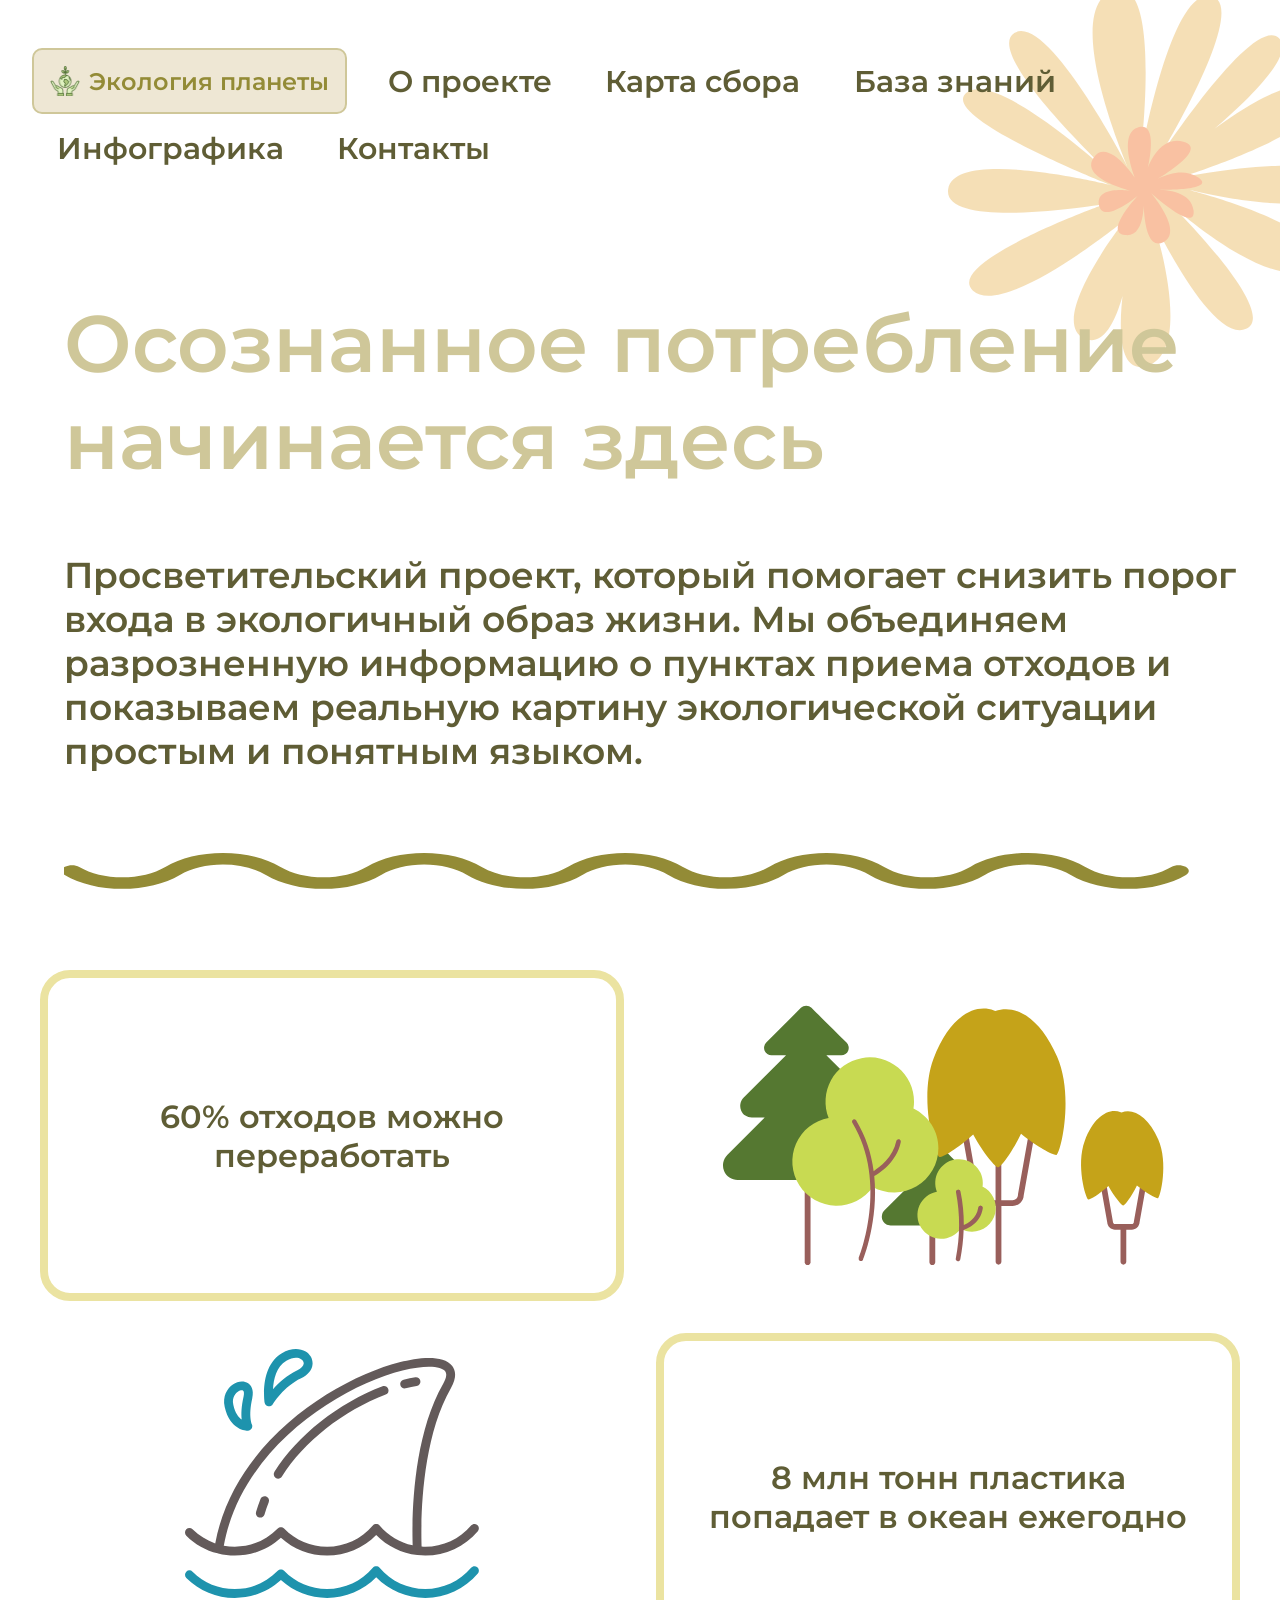
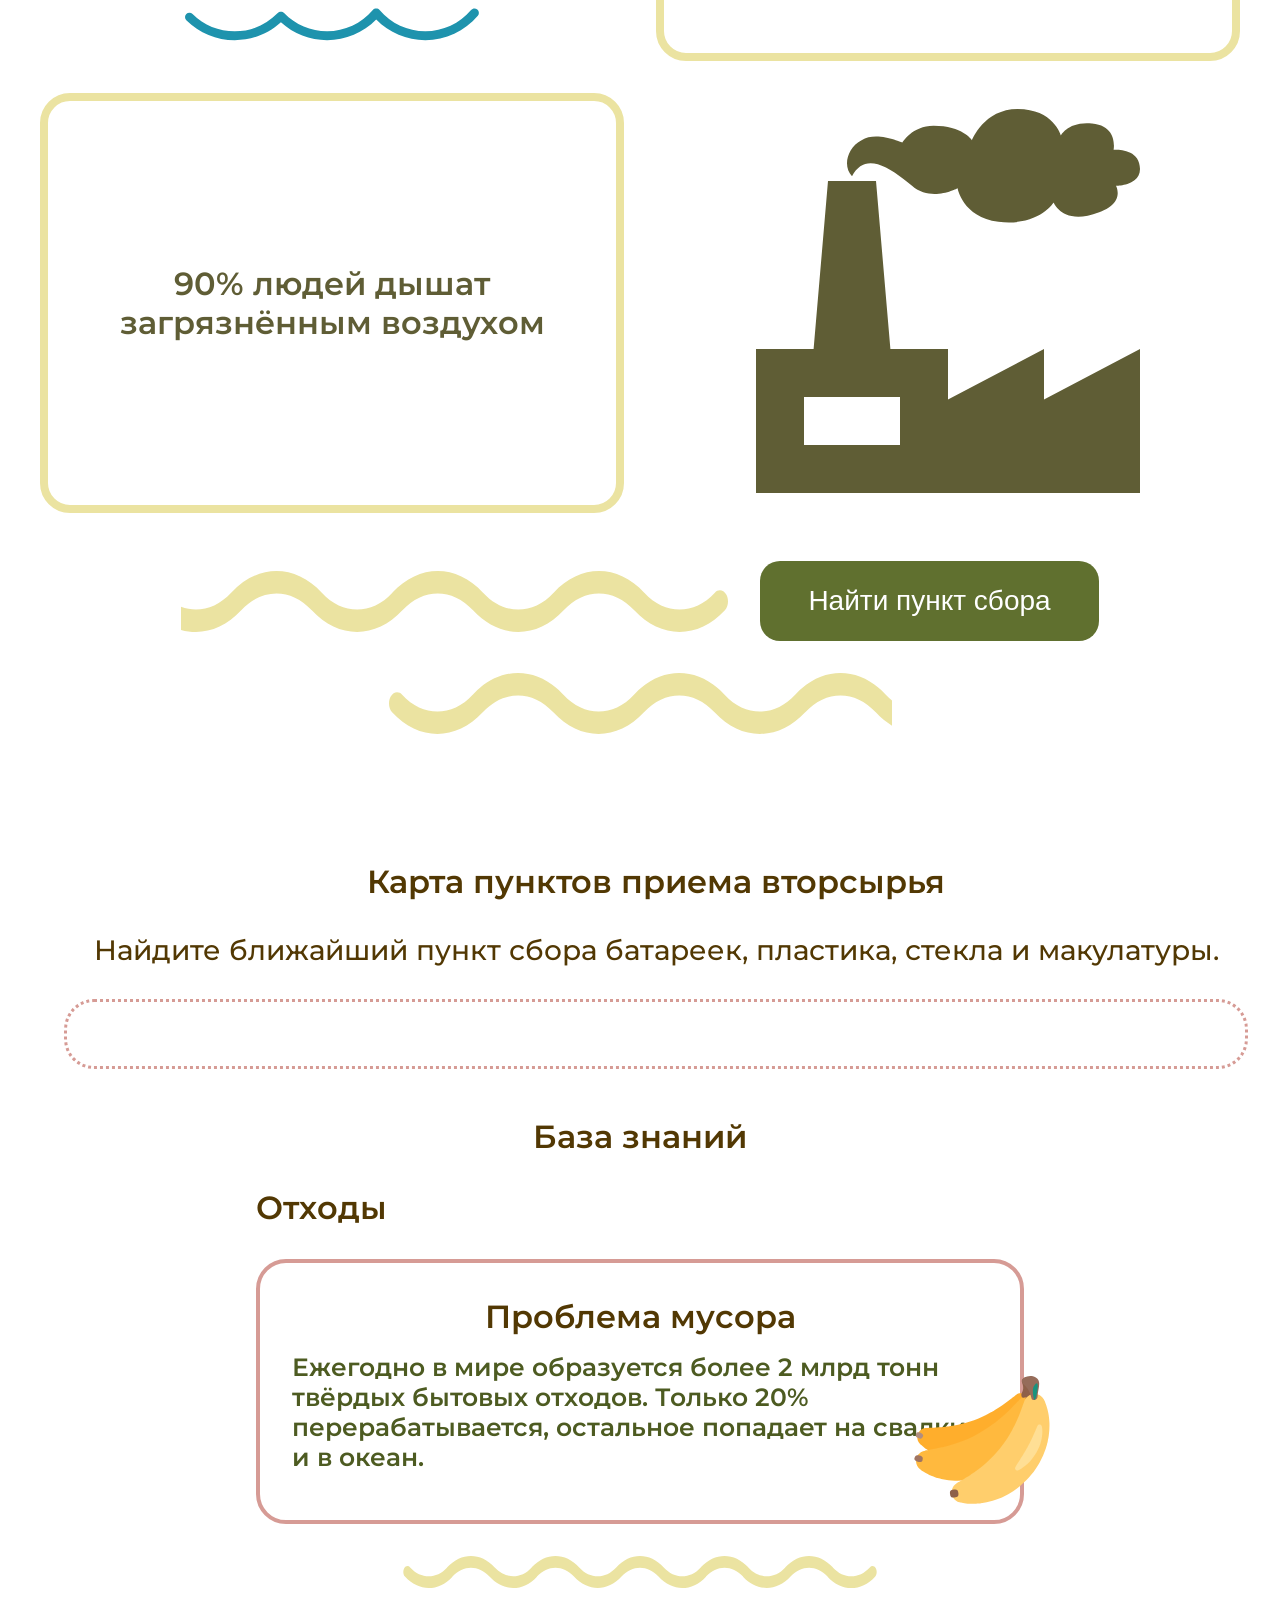
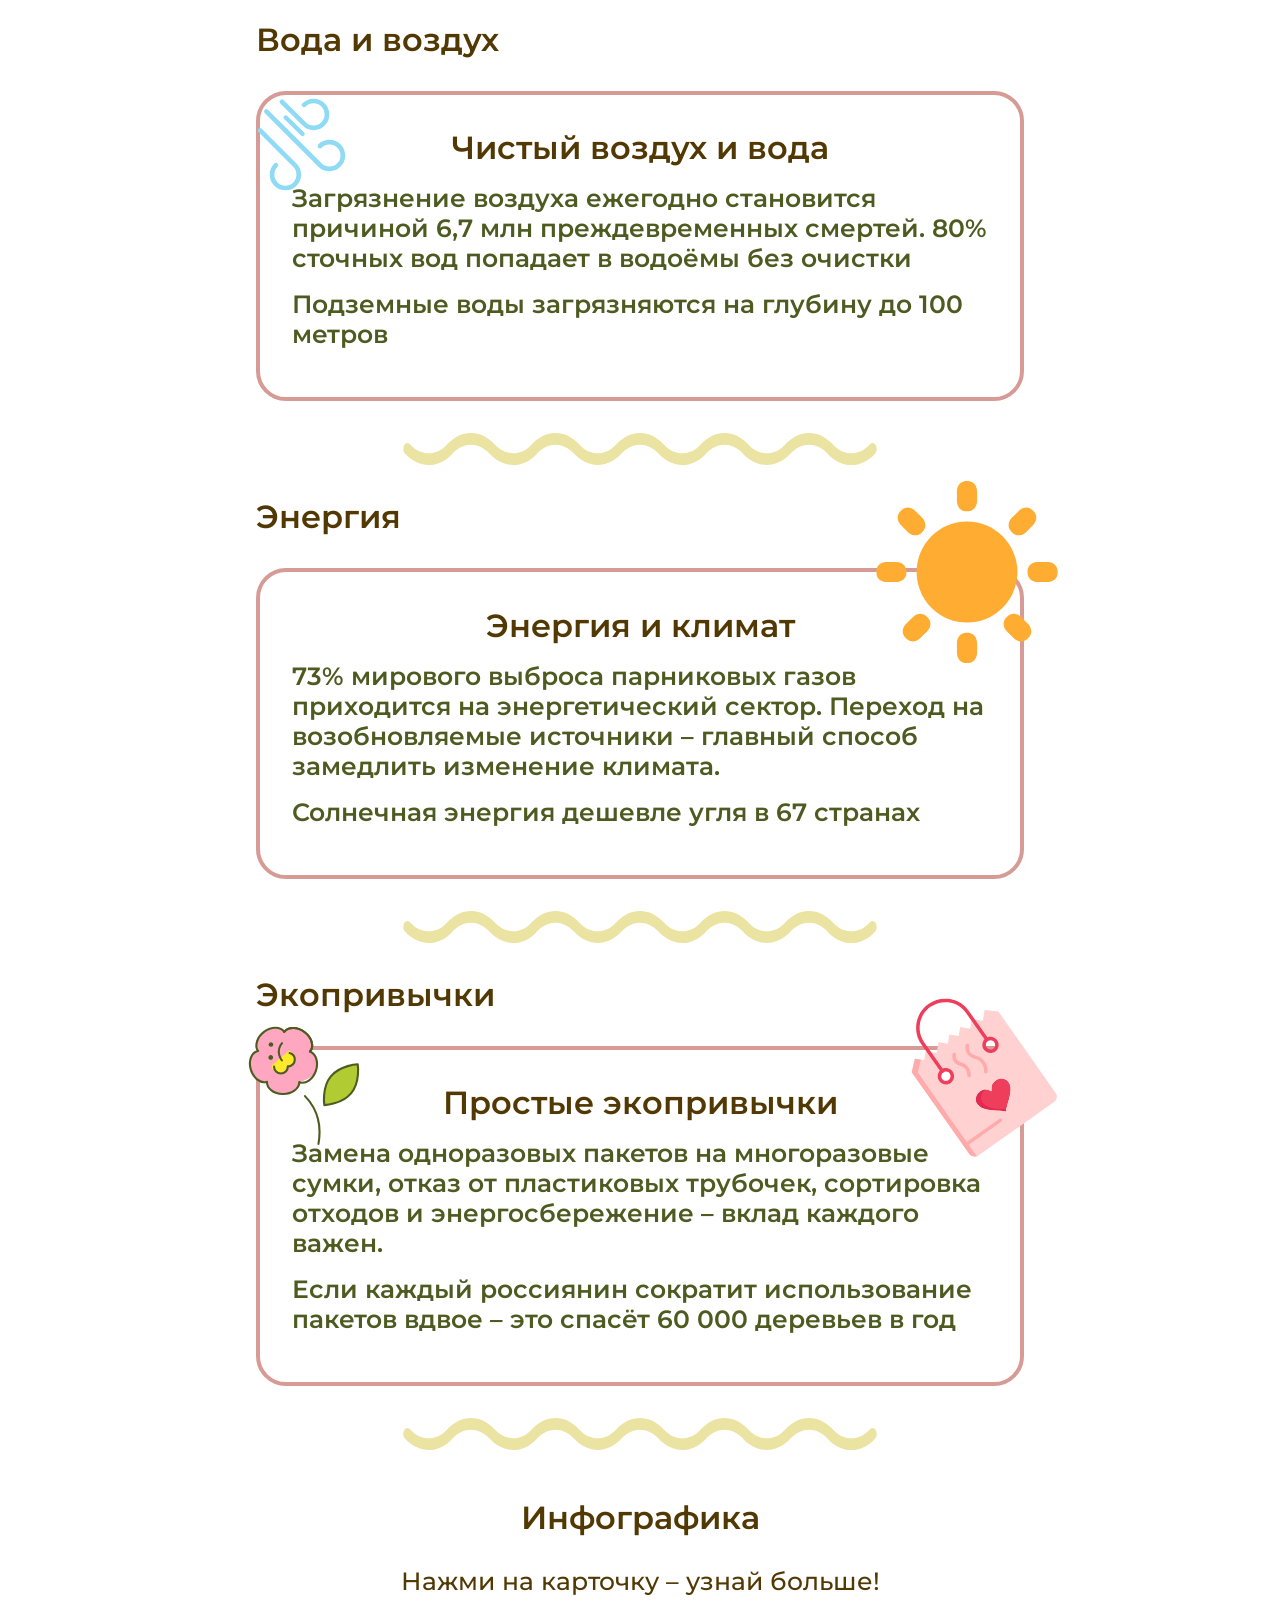
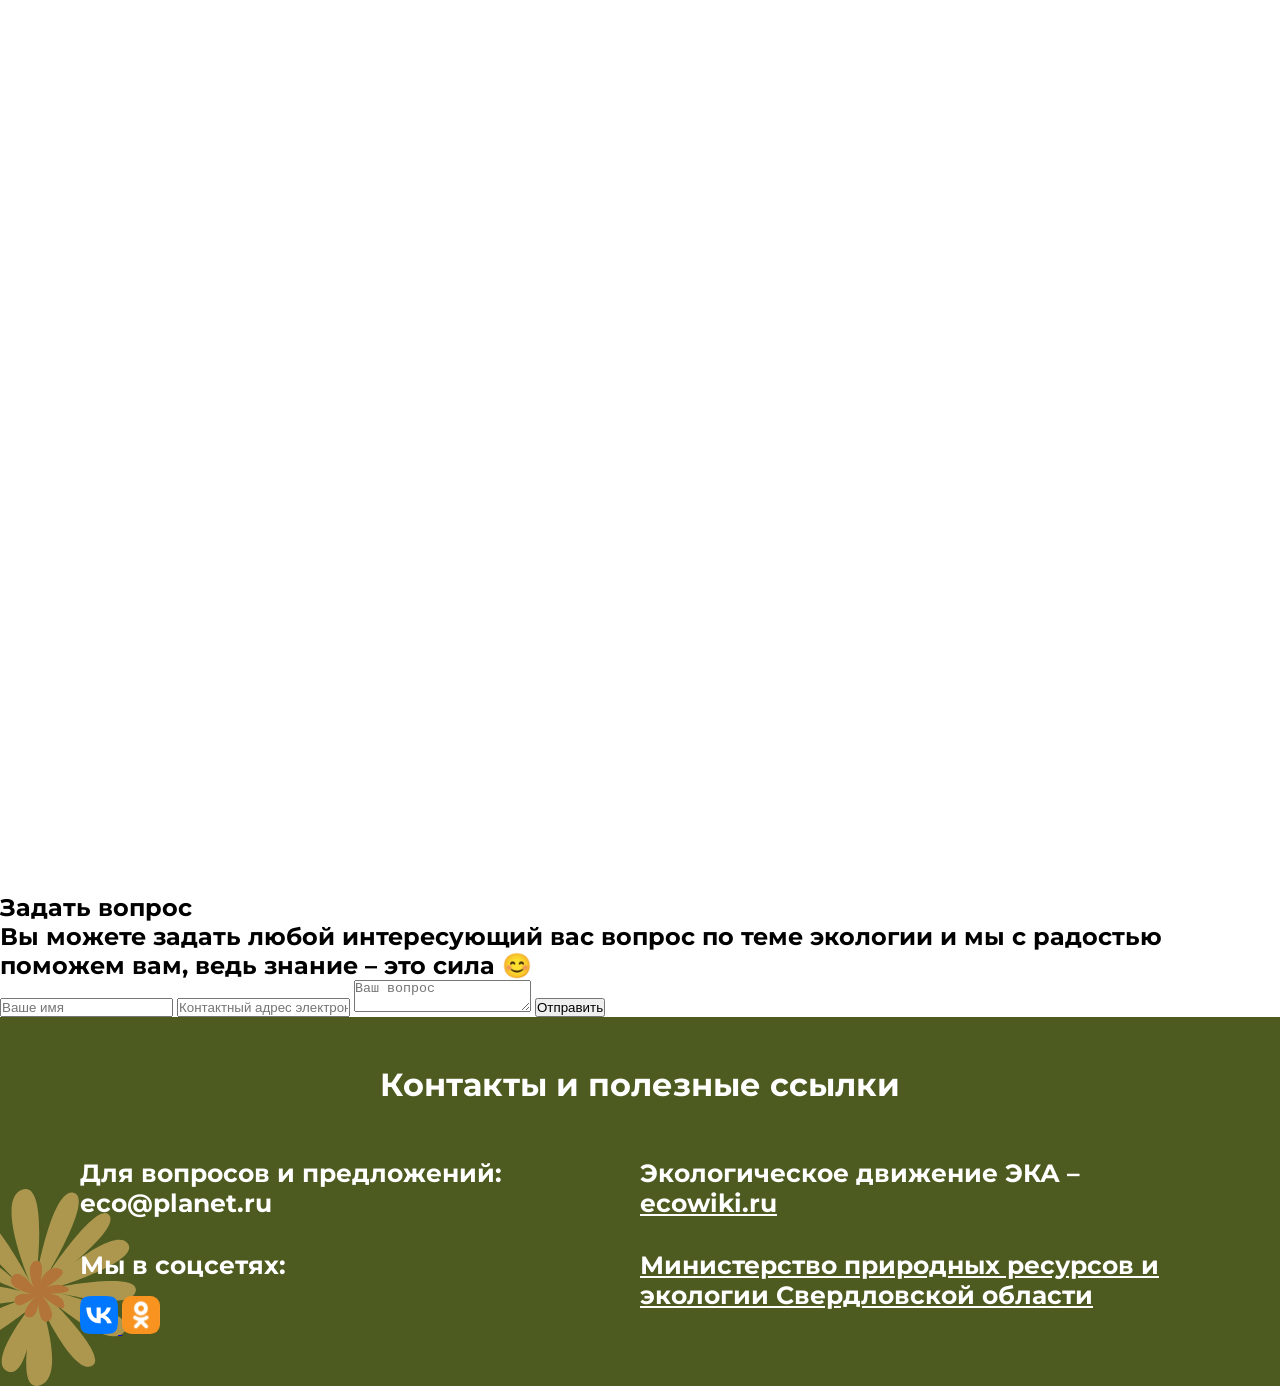
==== commit 6c013d52: "Update index.html" ====
--- a/index.html
+++ b/index.html
@@ -48,10 +48,10 @@
        <section class="facts">
         <div class="facts__wrap">
         <div class="facts__inner">
-            <div class="facts__card"><p class="card-text">Дерево перерабатывает до 48 кг CO₂ в год</p></div>
+            <div class="facts__card"><p class="card-text">60% отходов можно переработать</p></div>
             <div class="facts__img"><img src="./img/trees.svg" alt="trees" class="facts__img-item"></div>
             <div class="facts__img"><img src="./img/shark.svg" alt="shark" class="facts__img-item"></div>
-            <div class="facts__card"><p class="card-text">3% воды на Земле пригодно для питья</p></div>
+            <div class="facts__card"><p class="card-text">8 млн тонн пластика попадает в океан ежегодно</p></div>
             <div class="facts__card"><p class="card-text">90% людей дышат загрязнённым воздухом</p></div>
             <div class="facts__img"><img src="./img/factory.svg" alt="factory" class="facts__img-item"></div>
         </div>
@@ -213,6 +213,19 @@
     </div>
 </div>
         </div>
+       </section>
+
+       <section class="form">
+        <div class="form__wrap">
+        <h1 class="form__title">Задать вопрос</h1>
+        <h2 class="form__subtitle">Вы можете задать любой интересующий вас вопрос по теме экологии и мы с радостью поможем вам, ведь знание – это сила 😊</h2>
+        <form class="question-form">
+            <input type="text" class="name" placeholder="Ваше имя" required>
+            <input type="email" class="email" placeholder="Контактный адрес электронной почты" required>
+            <textarea class="question-body" required placeholder="Ваш вопрос"></textarea>
+                <button class="form__btn">Отправить</button>
+        </form>
+    </div>
        </section>
 
        <!-- footer -->
@@ -231,7 +244,7 @@
         <img src="./img/vk.svg" alt="vk" class="socials-item">
     </a>
     <a href="https://ok.ru" target="_blank" rel="noopener noreferrer">
-        <img src="./img/odn.svg" alt="odnoklassniki" class="socials-item">
+        <img src="./img/odn.svg" alt="odnoklassniki" class="socials-item odn">
     </a>
 </div>
                 </div>
--- a/style.css
+++ b/style.css
@@ -23,103 +23,6 @@
             --secondary--green: #4D5B21;
             --dark-text: #523803;
         }
-
-        /* Анимации появления */
-        @keyframes fadeInUp {
-            from {
-                opacity: 0;
-                transform: translateY(50px);
-            }
-            to {
-                opacity: 1;
-                transform: translateY(0);
-            }
-        }
-
-        @keyframes fadeInLeft {
-            from {
-                opacity: 0;
-                transform: translateX(-50px);
-            }
-            to {
-                opacity: 1;
-                transform: translateX(0);
-            }
-        }
-
-        @keyframes fadeInRight {
-            from {
-                opacity: 0;
-                transform: translateX(50px);
-            }
-            to {
-                opacity: 1;
-                transform: translateX(0);
-            }
-        }
-
-        @keyframes scaleIn {
-            from {
-                opacity: 0;
-                transform: scale(0.8);
-            }
-            to {
-                opacity: 1;
-                transform: scale(1);
-            }
-        }
-
-        /* Классы для анимации */
-        .fade-up {
-            opacity: 0;
-            transform: translateY(50px);
-            transition: opacity 0.8s ease, transform 0.8s ease;
-        }
-
-        .fade-up.visible {
-            opacity: 1;
-            transform: translateY(0);
-        }
-
-        .fade-left {
-            opacity: 0;
-            transform: translateX(-50px);
-            transition: opacity 0.8s ease, transform 0.8s ease;
-        }
-
-        .fade-left.visible {
-            opacity: 1;
-            transform: translateX(0);
-        }
-
-        .fade-right {
-            opacity: 0;
-            transform: translateX(50px);
-            transition: opacity 0.8s ease, transform 0.8s ease;
-        }
-
-        .fade-right.visible {
-            opacity: 1;
-            transform: translateX(0);
-        }
-
-        .scale-in {
-            opacity: 0;
-            transform: scale(0.8);
-            transition: opacity 0.8s ease, transform 0.8s ease;
-        }
-
-        .scale-in.visible {
-            opacity: 1;
-            transform: scale(1);
-        }
-
-        /* Задержки анимации */
-        .delay-1 { transition-delay: 0.1s; }
-        .delay-2 { transition-delay: 0.2s; }
-        .delay-3 { transition-delay: 0.3s; }
-        .delay-4 { transition-delay: 0.4s; }
-        .delay-5 { transition-delay: 0.5s; }
 
         /* header */
         .header {
@@ -464,6 +367,7 @@
         }
 
         /* infographics section */
+        
         .infographics {
             margin-top: 3rem;
             margin-bottom: 3rem;
@@ -472,7 +376,7 @@
         .info__wrap {
             display: block;
             margin: 0 auto;
-            max-width: 1200px;
+            max-width: 1000px;
             padding: 0 20px 40px 20px;
         }
 
@@ -488,15 +392,15 @@
             font-size: 25px;
             font-weight: 500;
             text-align: center;
-            margin-top: 3rem;
-            margin-bottom: 3rem;
+            margin-top: 3%;
+            margin-bottom: 3%;
         }
 
         .info__cards-container {
             display: grid;
-            grid-template-columns: repeat(2, 1fr);
-            gap: 20px;
-            max-width: 900px;
+            grid-template-columns: repeat(2, 45%);
+            gap: 10px;
+            max-width: 800px;
             margin: 0 auto;
         }
 
@@ -505,7 +409,7 @@
             border: none !important;
             padding: 0 !important;
             cursor: pointer;
-            min-height: 400px;
+            min-height: 250px;
             overflow: visible;
             transition: transform 0.3s ease;
         }
@@ -517,8 +421,8 @@
         .card-inner {
             position: relative;
             width: 100%;
-            min-height: 400px;
-            transition: transform 0.6s ease-in-out;
+            min-height: 250px;
+            transition: transform 0.5s ease-in-out;
             transform-style: preserve-3d;
             border-radius: 30px;
         }
@@ -537,10 +441,10 @@
             right: 0;
             bottom: 0;
             width: 100%;
-            min-height: 400px;
+            min-height: 250px;
             backface-visibility: hidden;
             border-radius: 30px;
-            padding: 1.5rem;
+            padding: 1rem;
             box-sizing: border-box;
             border: 3px solid var(--rose-pink);
             background: white;
@@ -588,7 +492,7 @@
         .info__card.sea .card-inner,
         .info__card.sea .card-front,
         .info__card.sea .card-back {
-            min-height: 820px;
+            min-height: 520px;
         }
 
         .info__card-title {
@@ -606,11 +510,11 @@
             font-weight: bold;
             color: var(--dark-text);
             line-height: 1.4;
-            margin-bottom: 1rem;
+        
         }
 
         .info__card-img {
-            max-width: 100px;
+            max-width: 200px;
             height: auto;
         }
 
@@ -621,6 +525,7 @@
 
         .sea .info__card-title {
             justify-content: center;
+            margin-top: 3rem;
         }
 
         .sea-img {
@@ -630,8 +535,8 @@
         }
 
         .sea-img img {
-            max-width: 80%;
-            height: auto;
+            width: 99%;
+            height: 100%;
         }
 
         .plastic .card-front {
@@ -642,7 +547,7 @@
             position: absolute;
             bottom: 20px;
             right: 20px;
-            width: 90px;
+            width: 130px;
         }
 
         .plastic .info__card-text {
@@ -654,12 +559,11 @@
         }
 
         .recycle {
-            width: 55px;
+            width: 60px;
         }
 
         .glass .card-front {
             position: relative;
-            overflow: visible;
         }
 
         .glass .info__card-img {
@@ -667,7 +571,6 @@
             float: left;
             width: 70px;
             margin-right: 15px;
-            margin-bottom: 10px;
         }
 
         .glass .info__card-title {
@@ -689,9 +592,8 @@
         .air-pollution .info__card-img {
             position: static;
             float: right;
-            width: 55px;
-            margin-left: 15px;
-            margin-bottom: 10px;
+            width: 70px;
+            margin-left: 1px;
         }
 
         /* responsive design */
@@ -842,6 +744,10 @@
 
         .socials-item:hover {
             transform: scale(1.1);
+        }
+
+        .odn {
+            border-radius: 25%;
         }
 
         .footer__flower {
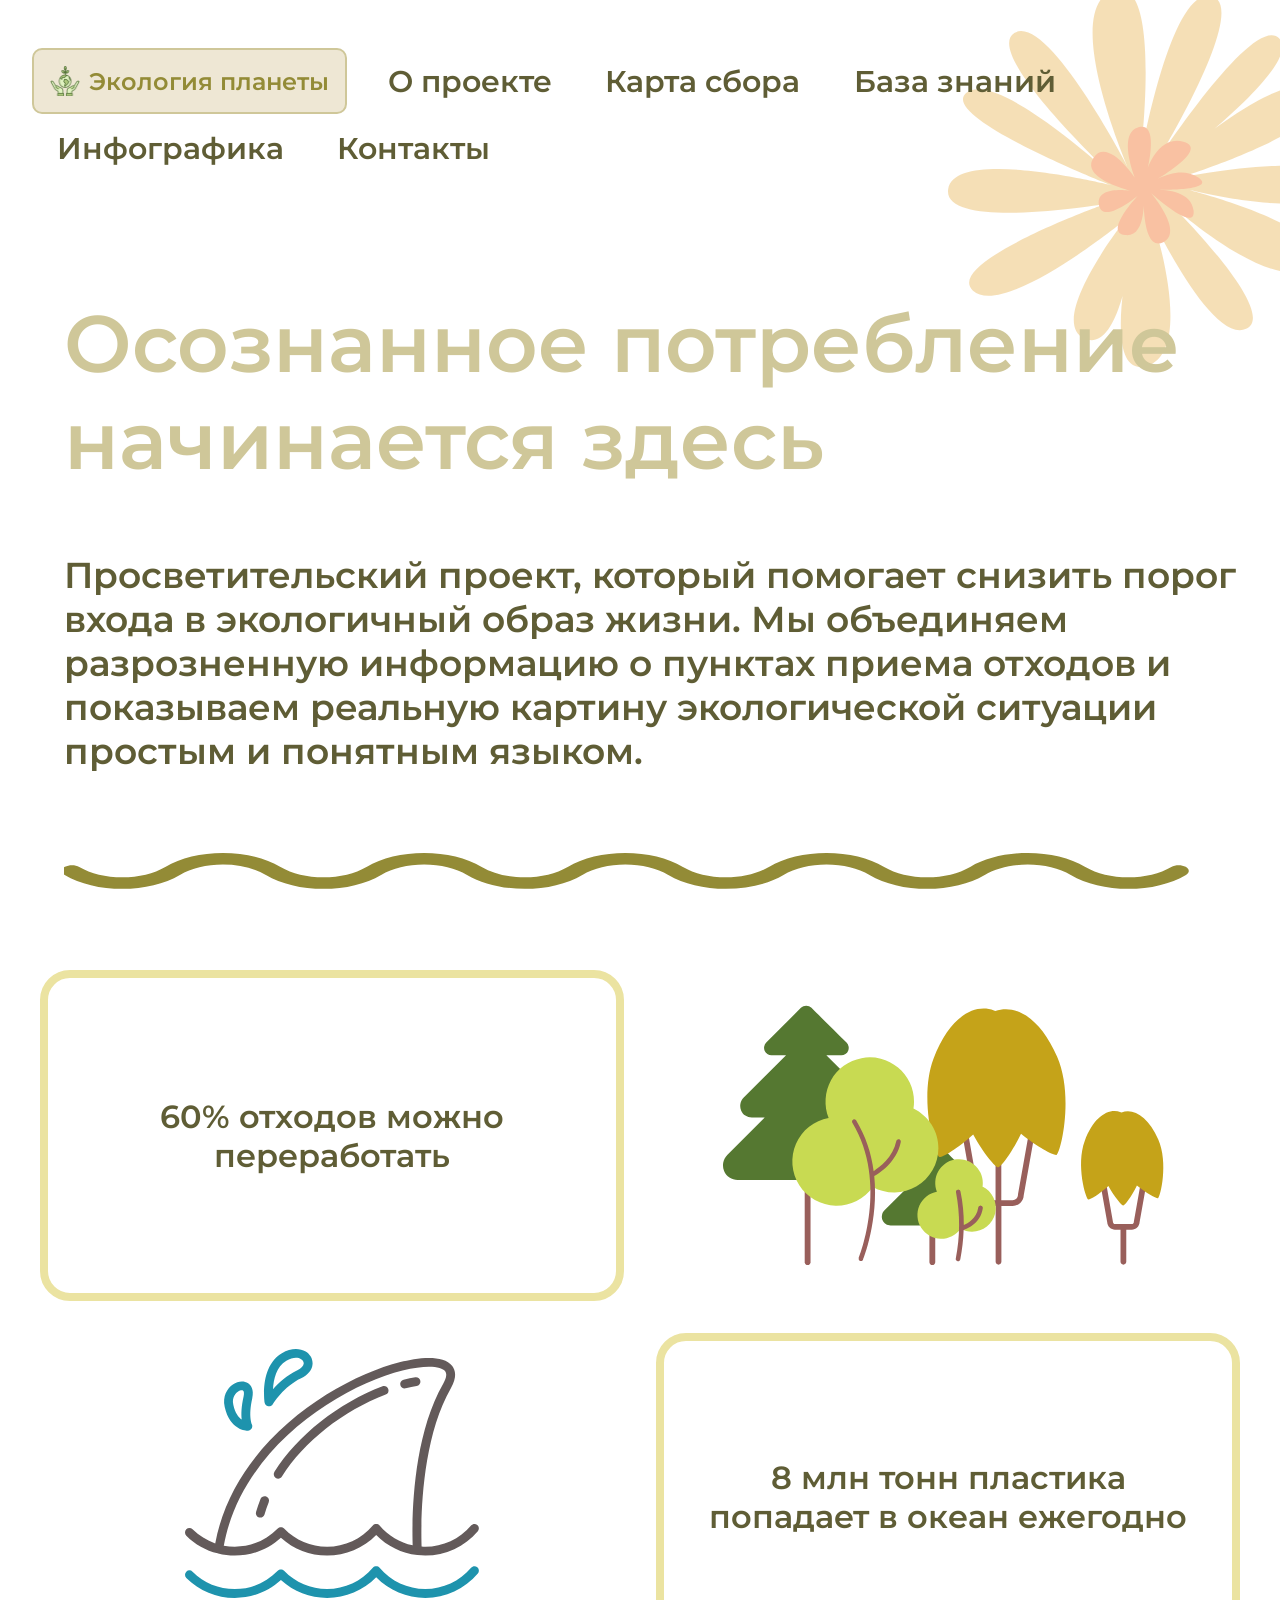
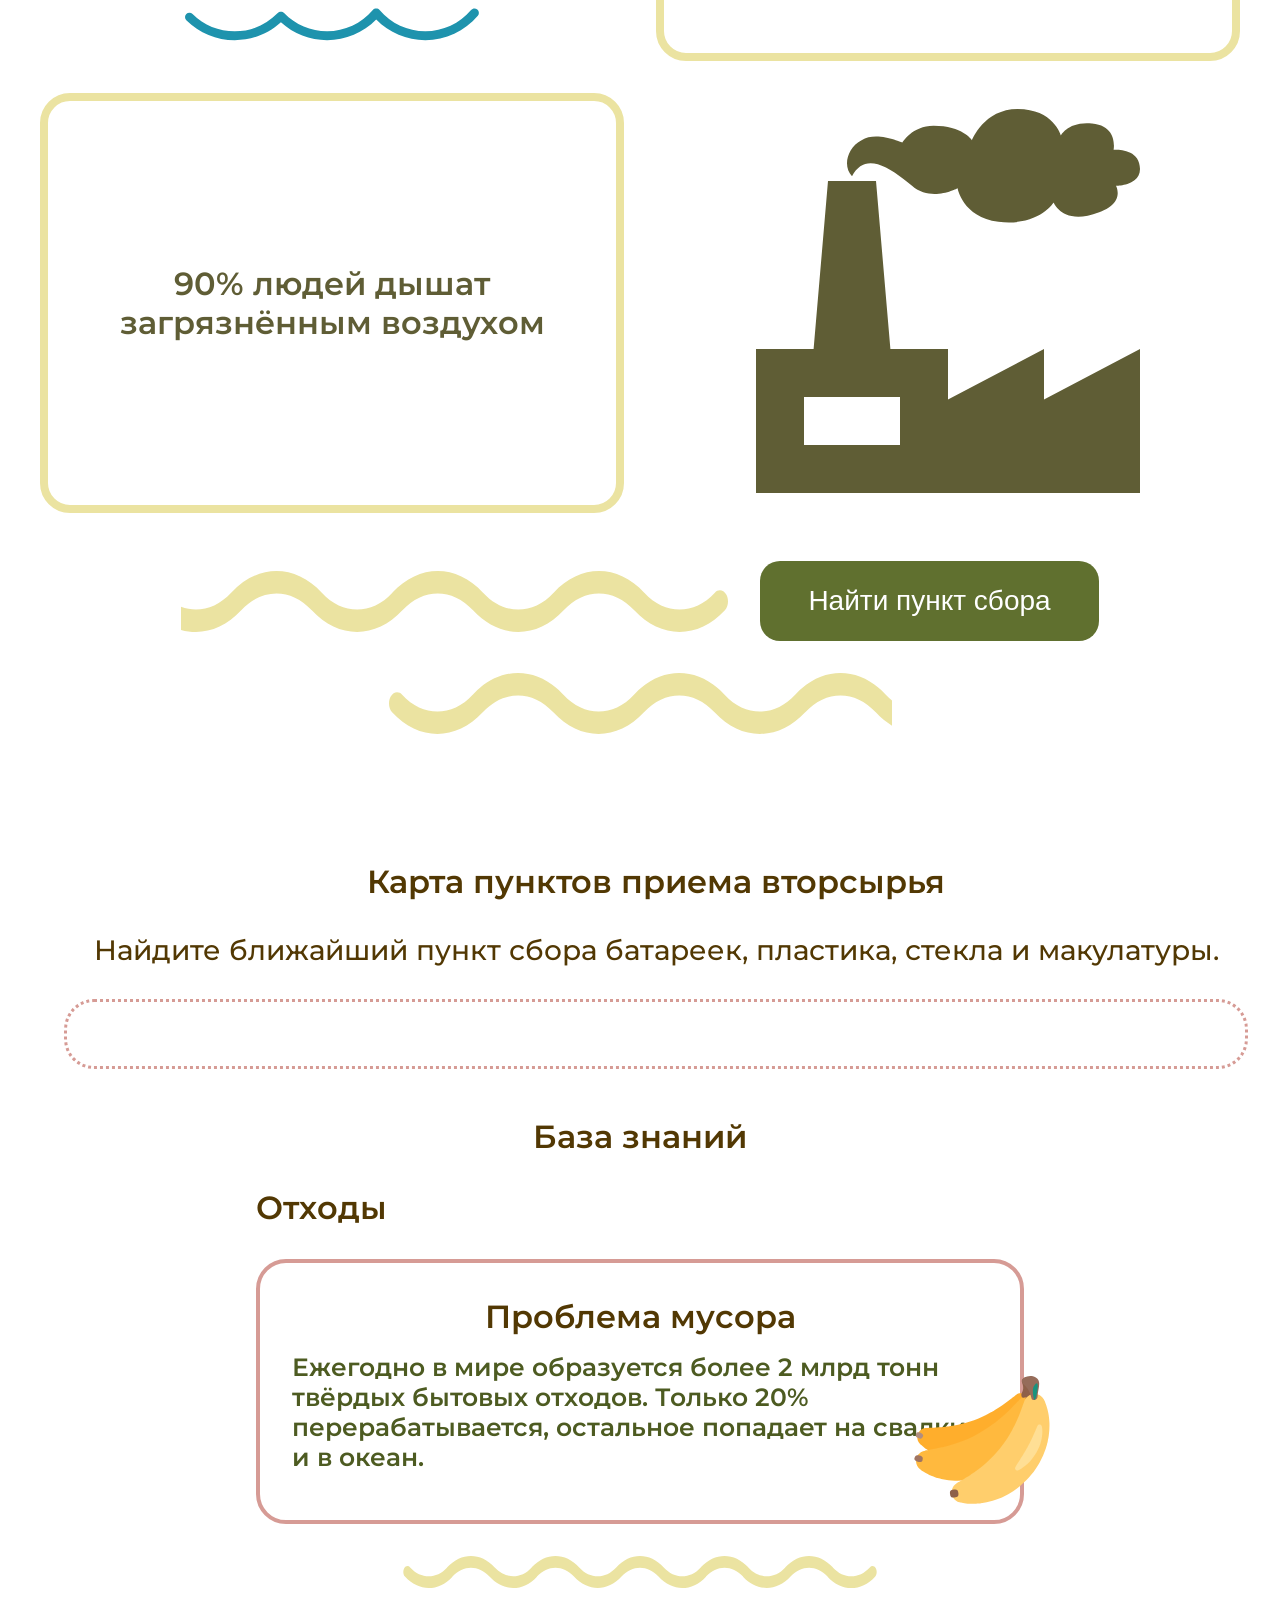
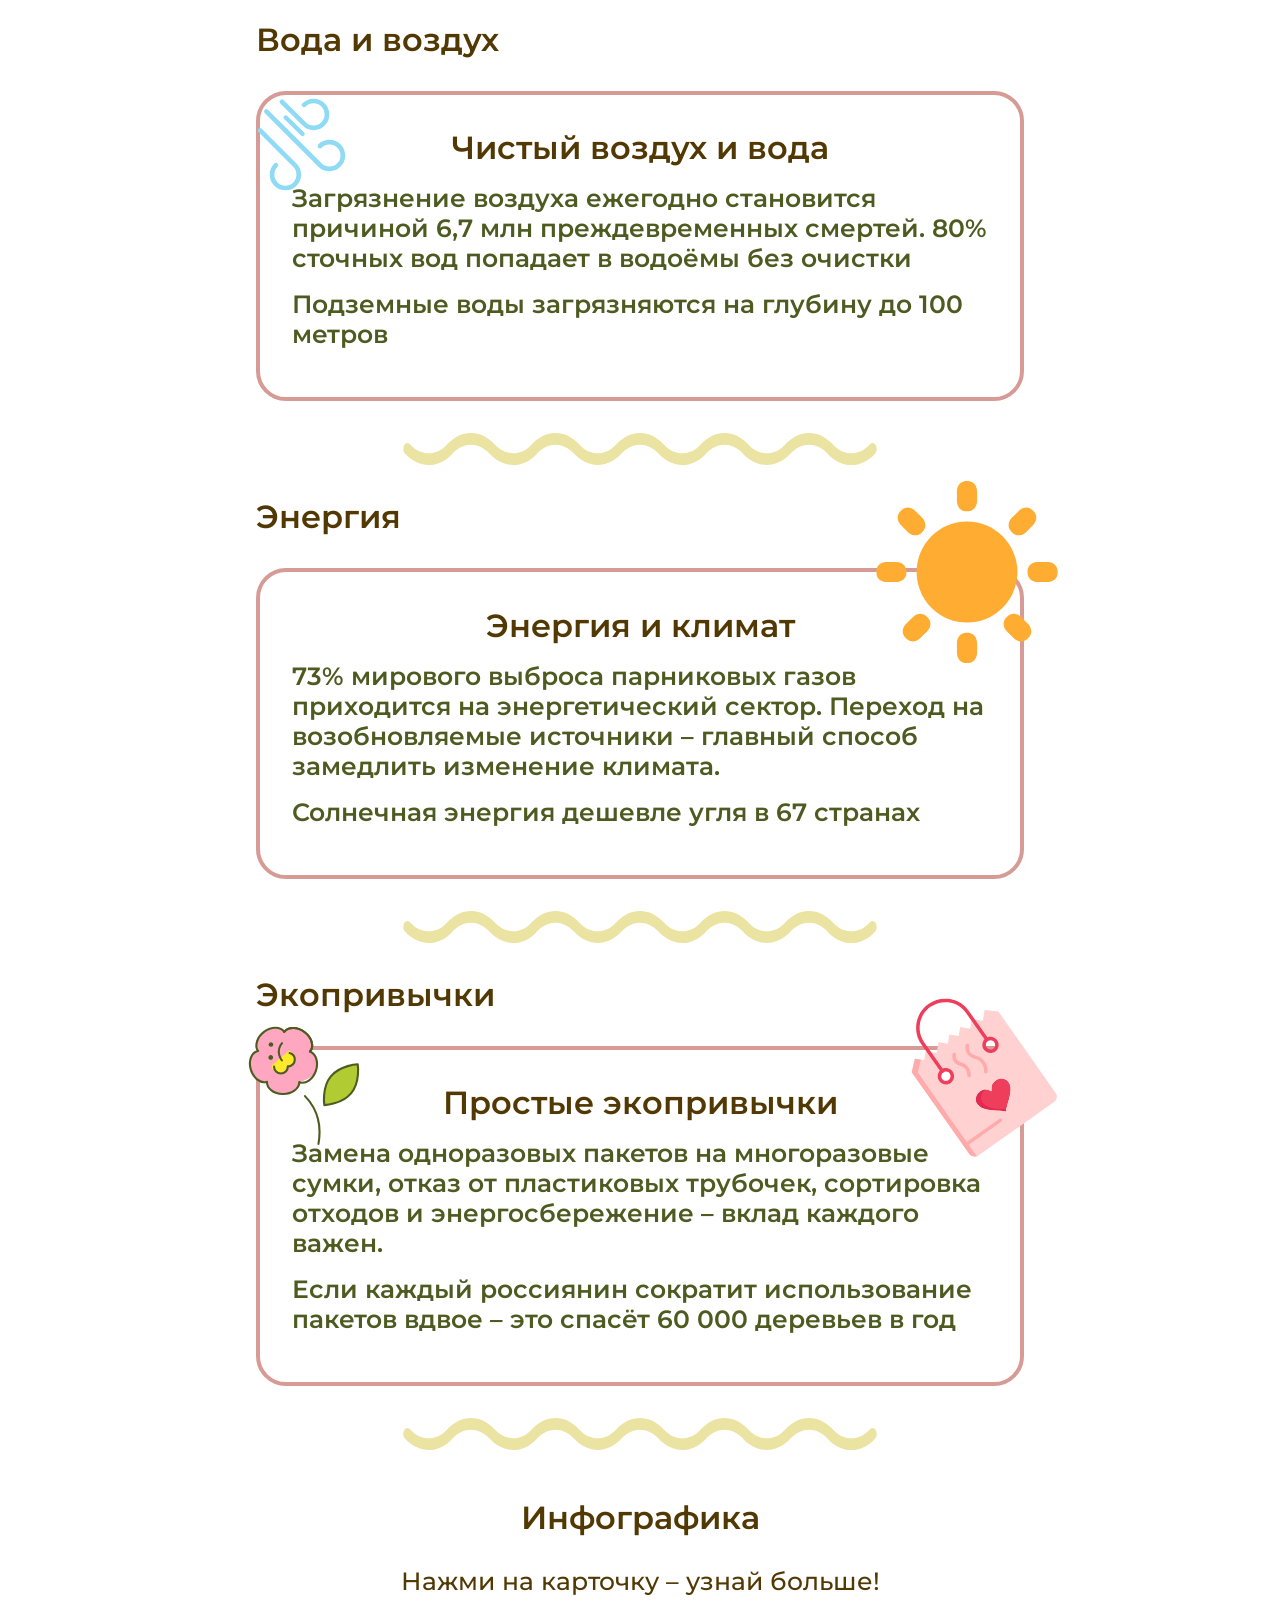
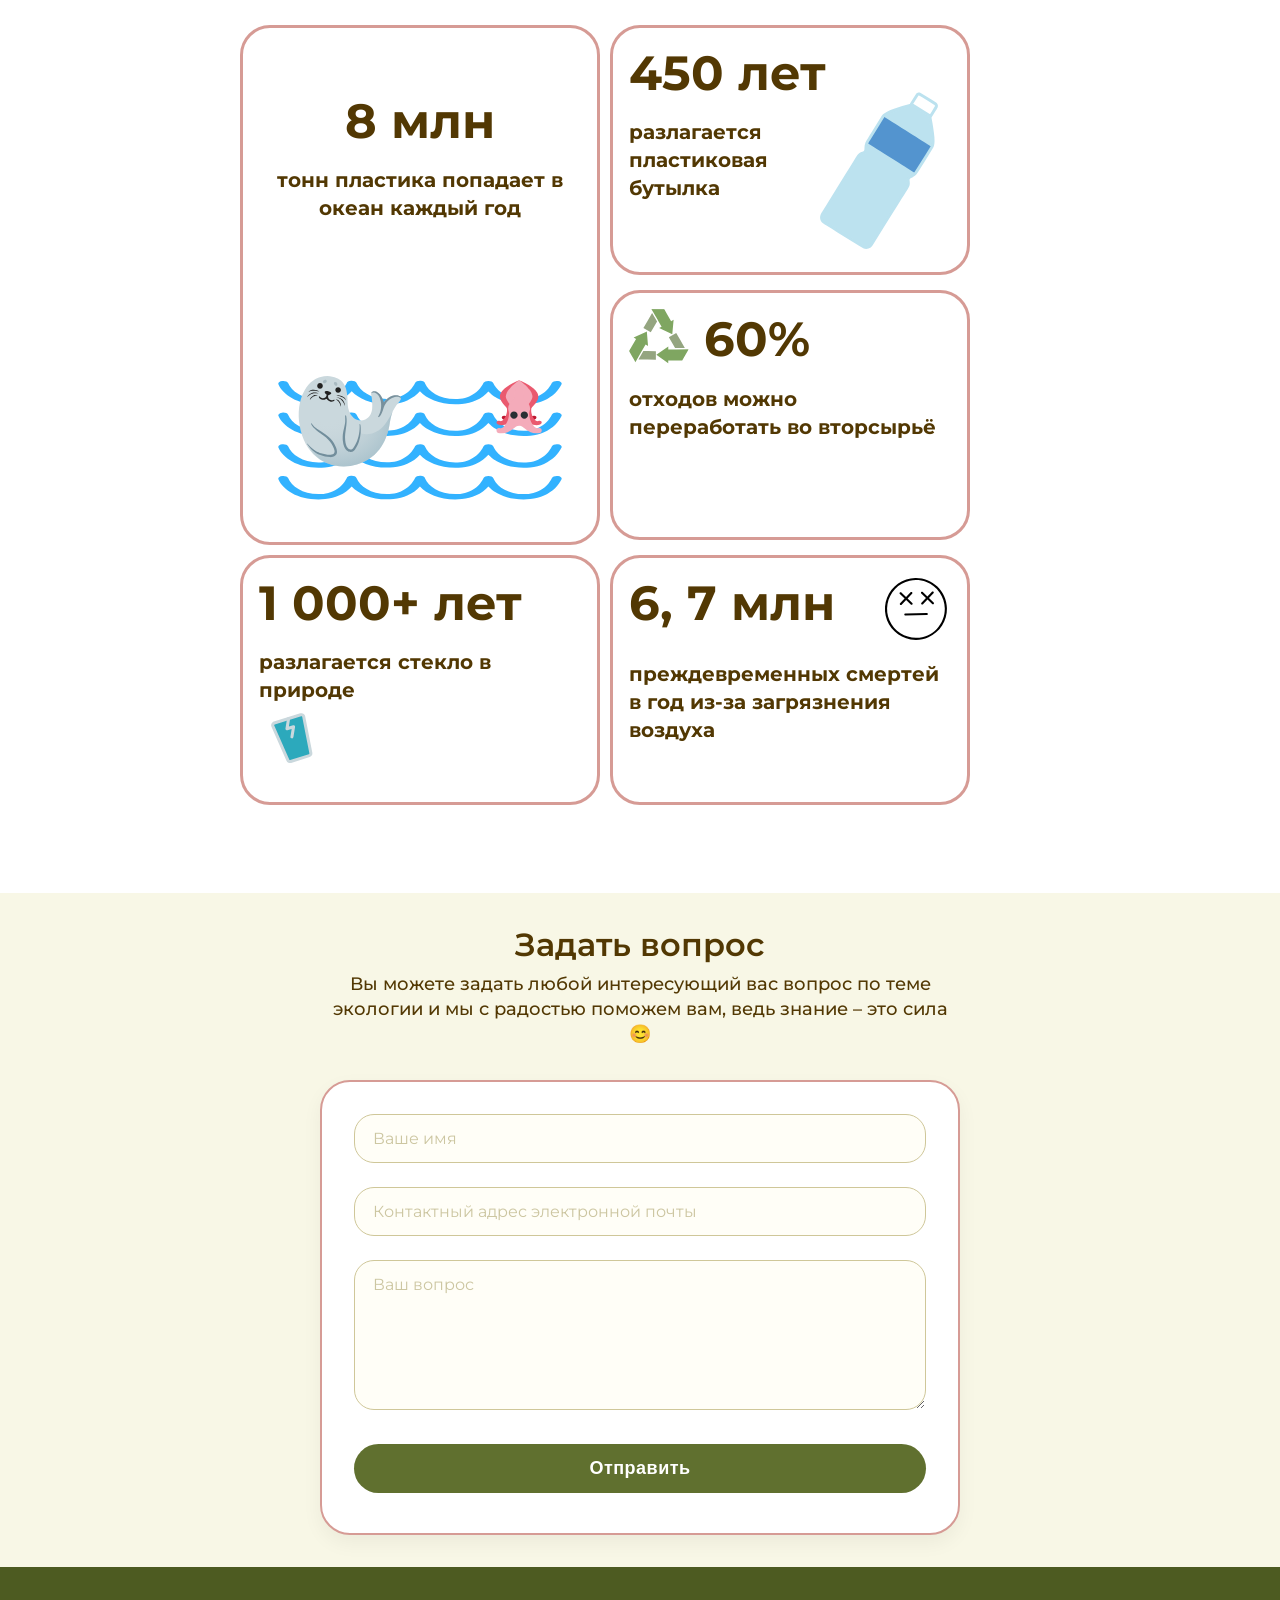
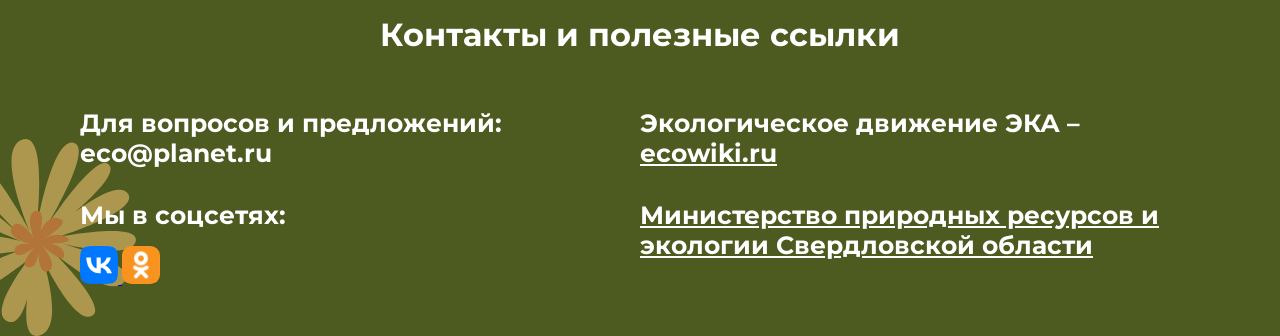
==== commit 57eb7932: "Update index.html" ====
--- a/index.html
+++ b/index.html
@@ -220,9 +220,9 @@
         <h1 class="form__title">Задать вопрос</h1>
         <h2 class="form__subtitle">Вы можете задать любой интересующий вас вопрос по теме экологии и мы с радостью поможем вам, ведь знание – это сила 😊</h2>
         <form class="question-form">
-            <input type="text" class="name" placeholder="Ваше имя" required>
+           <input type="text" class="name" placeholder="Ваше имя" required minlength="2">
             <input type="email" class="email" placeholder="Контактный адрес электронной почты" required>
-            <textarea class="question-body" required placeholder="Ваш вопрос"></textarea>
+            <textarea class="question-body" required placeholder="Ваш вопрос" minlength="10"></textarea>
                 <button class="form__btn">Отправить</button>
         </form>
     </div>
--- a/style.css
+++ b/style.css
@@ -414,10 +414,6 @@
             transition: transform 0.3s ease;
         }
 
-        .info__card:hover {
-            transform: translateY(-5px);
-        }
-
         .card-inner {
             position: relative;
             width: 100%;
@@ -425,6 +421,10 @@
             transition: transform 0.5s ease-in-out;
             transform-style: preserve-3d;
             border-radius: 30px;
+        }
+
+          .info__card:hover {
+            transform: translateY(-5px);
         }
 
         /* Переворот */
@@ -570,7 +570,7 @@
             position: static;
             float: left;
             width: 70px;
-            margin-right: 15px;
+         
         }
 
         .glass .info__card-title {
@@ -599,13 +599,11 @@
         /* responsive design */
         @media (max-width: 768px) {
             .info__cards-container {
-                grid-template-columns: 1fr;
+                display: flex;
+                flex-direction: column;
+                width: 70%;
                 gap: 15px;
                 margin-bottom: 2rem;
-            }
-            
-            .info__card.sea {
-                grid-row: span 1;
             }
             
             .info__card.sea .card-inner,
@@ -616,15 +614,16 @@
             
             .plastic .info__card-text {
                 max-width: 100%;
-                margin-bottom: 80px;
+                margin-bottom: 40px;
             }
             
             .glass .info__card-img {
-                width: 50px;
+                width: 100%;
+                height: 200%;
             }
             
             .back-text {
-                font-size: 1rem;
+                font-size: 28px;
             }
             
             .info__card-title {
@@ -632,15 +631,9 @@
             }
             
             .info__card-text {
-                font-size: 16px;
-            }
-            
-            .info__card,
-            .card-inner,
-            .card-front,
-            .card-back {
-                min-height: 350px;
-            }
+                font-size: 24px;
+            }
+            
         }
 
         @media (min-width: 769px) and (max-width: 1100px) {
@@ -765,6 +758,137 @@
             transform: rotate(5deg);
         }
 
+        /* form */
+
+/* Общий фон секции */
+.form {
+    background: #f8f7e6;
+    padding: 2rem 0;
+}
+
+/* Контейнер формы */
+.form__wrap {
+    width: 50%;
+    margin: 0 auto;
+    max-width: 700px;
+}
+
+.form__title {
+    color: var(--dark-text);
+    text-align: center;
+    font-size: 32px;
+    font-weight: 600;
+    margin-bottom: 0.5rem;
+}
+
+.form__subtitle {
+    color: var(--dark-text);
+    font-size: 18px;
+    font-weight: 500;
+    text-align: center;
+    margin-top: 1%;
+    margin-bottom: 5%;
+    line-height: 1.4;
+}
+
+.question-form {
+    display: flex;
+    flex-direction: column;
+    gap: 1.5rem;
+    background: white;
+    border: 2px solid var(--rose-pink);
+    border-radius: 30px;
+    padding: 2rem 2rem 2.5rem;
+    box-shadow: 0 8px 20px rgba(0, 0, 0, 0.05);
+    transition: all 0.3s ease;
+}
+
+.question-form:hover {
+    box-shadow: 0 12px 28px rgba(0, 0, 0, 0.08);
+    border-color: var(--accent-green);
+}
+
+.name,
+.email,
+.question-body {
+    width: 100%;
+    padding: 14px 18px;
+    font-size: 16px;
+    font-family: inherit;
+    border: 1.5px solid var(--gentle-salad);
+    border-radius: 20px;
+    background-color: #fffef7;
+    transition: all 0.2s ease;
+    box-sizing: border-box;
+}
+
+.name:focus,
+.email:focus,
+.question-body:focus {
+    outline: none;
+    border-color: var(--accent-green);
+    background-color: #ffffff;
+    box-shadow: 0 0 0 3px rgba(96, 112, 47, 0.1);
+}
+
+.question-body {
+    min-height: 150px;
+    font-family: inherit;
+}
+
+.form__btn {
+    background-color: var(--accent-green);
+    color: white;
+    border: none;
+    border-radius: 30px;
+    padding: 14px 24px;
+    font-size: 18px;
+    font-weight: 600;
+    cursor: pointer;
+    transition: all 0.3s ease;
+    width: 100%;
+    margin-top: 10px;
+    letter-spacing: 0.5px;
+}
+
+.facts__btn:hover {
+    background-color: var(--secondary--green);
+    transform: translateY(-2px);
+    box-shadow: 0 6px 14px rgba(0, 0, 0, 0.1);
+}
+
+.facts__btn:active {
+    transform: translateY(1px);
+}
+
+.name::placeholder,
+.email::placeholder,
+.question-body::placeholder {
+    color: #b7ae7c;
+    font-weight: 400;
+    opacity: 0.7;
+}
+
+/* Адаптивность */
+@media (max-width: 768px) {
+    .form__wrap {
+        width: 90%;
+    }
+
+    .form__title {
+        font-size: 28px;
+    }
+
+    .form__subtitle {
+        font-size: 16px;
+    }
+
+    .question-form {
+        padding: 1.5rem;
+    }
+}
+
+
         @media (max-width: 1200px) {
             .hero__title {
                 font-size: 60px;
